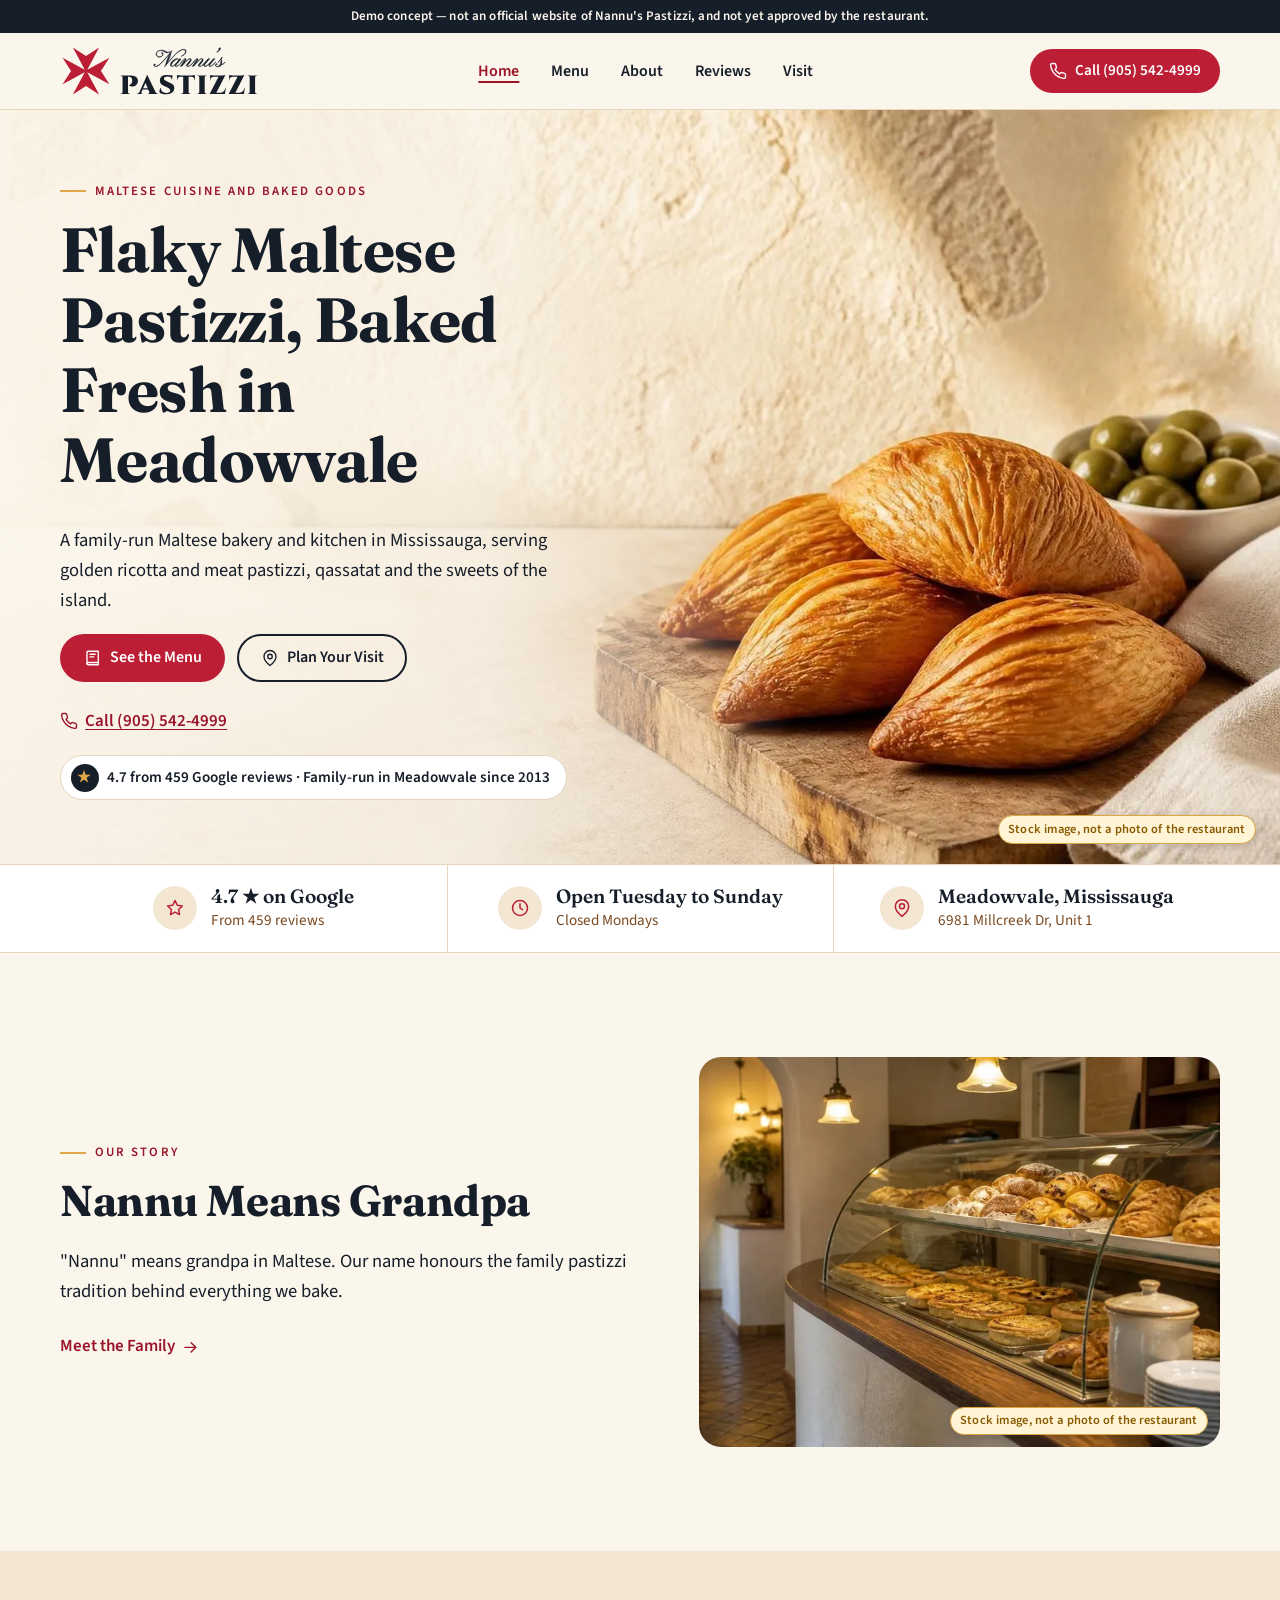
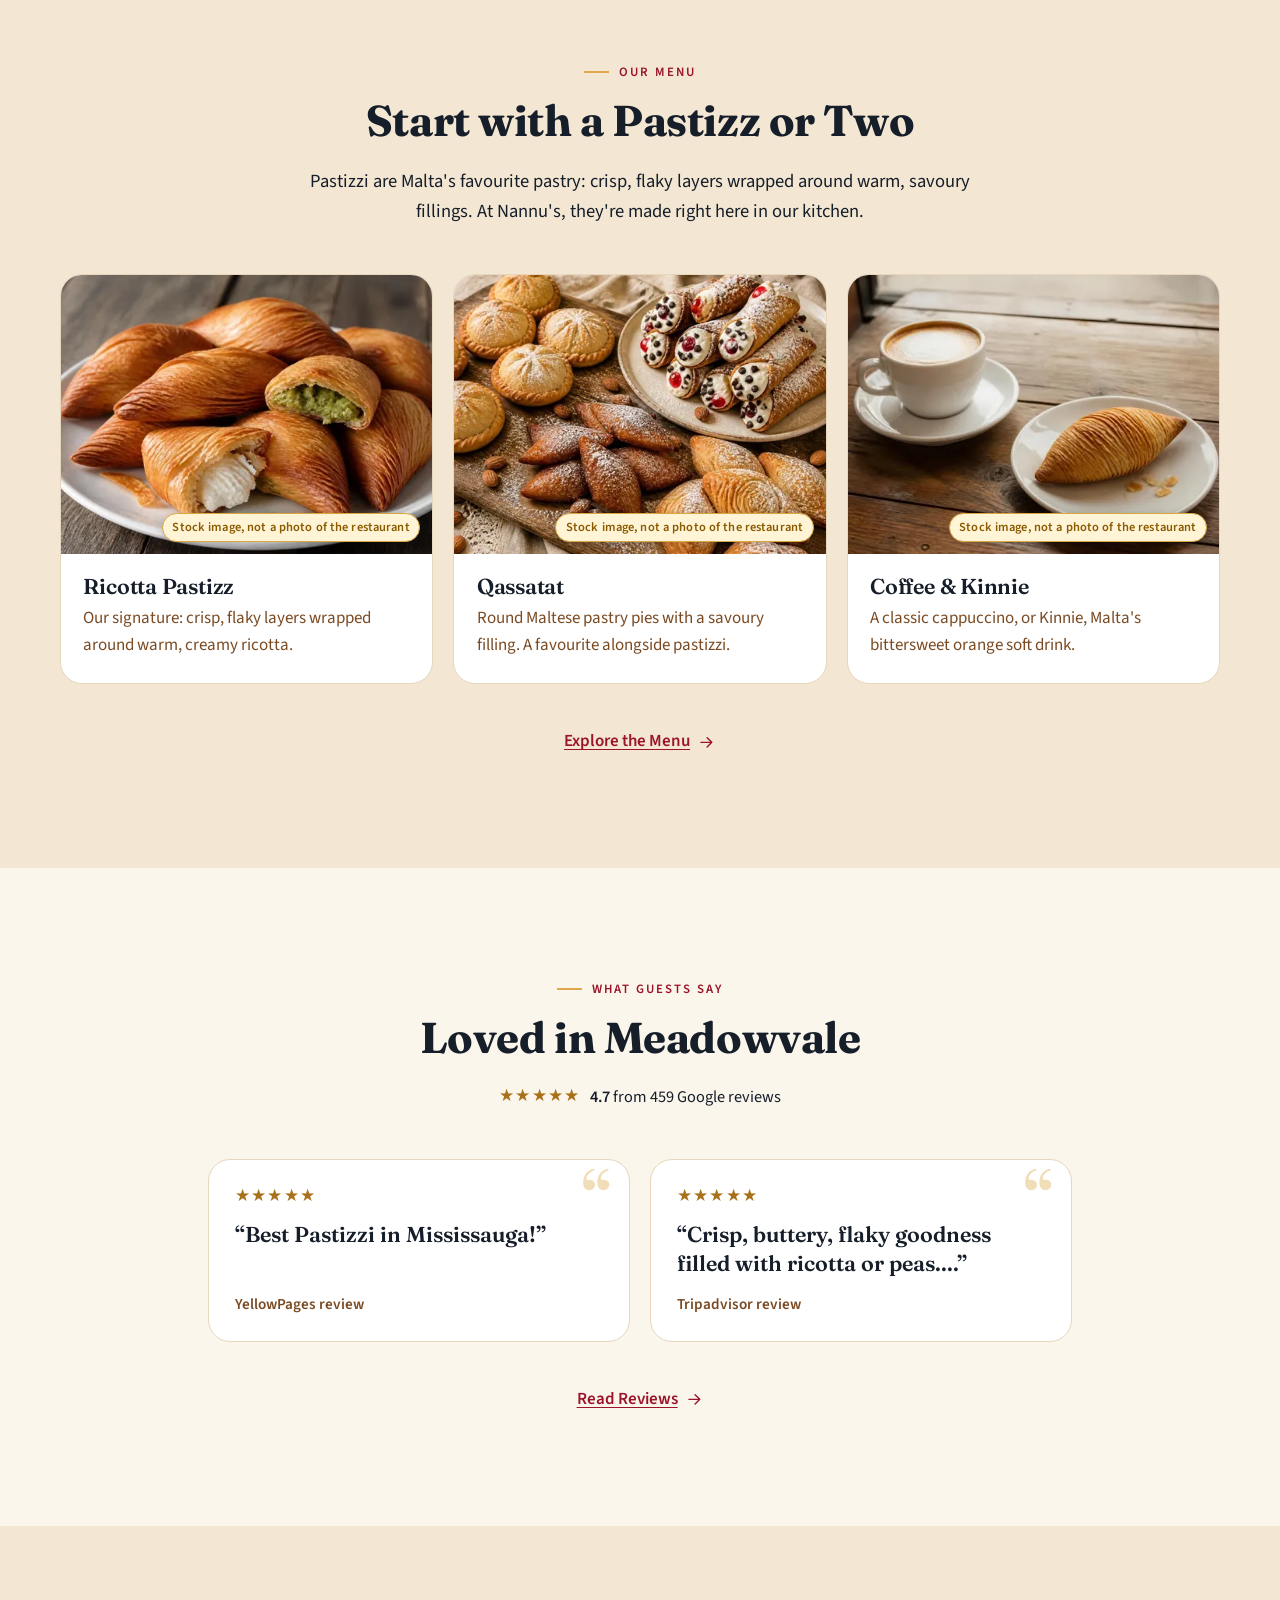
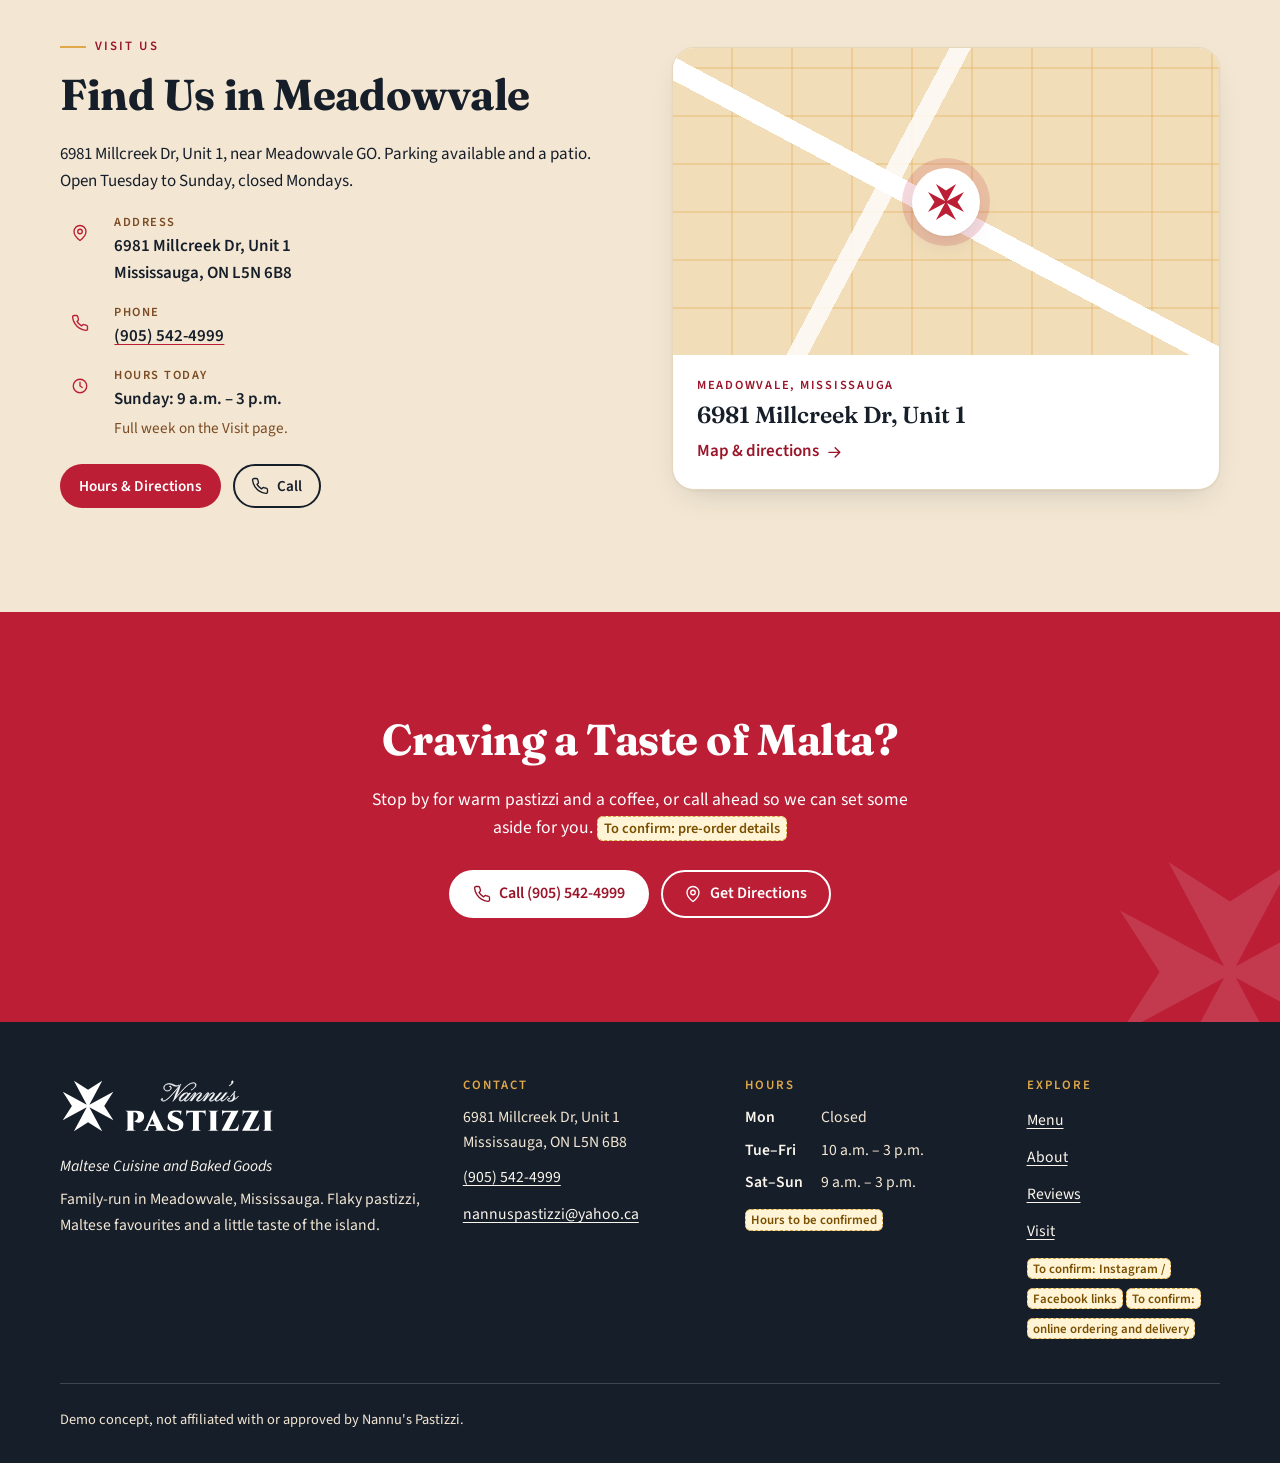
==== index.html @ 94dc023d "Publish Nannu's Pastizzi demo site Co-authored-by: mikelagumbay22 <mikelagumbay22@users.noreply.gith" ====
<!doctype html>
<html lang="en-CA">
<head>
  <meta charset="utf-8">
  <meta name="viewport" content="width=device-width, initial-scale=1, viewport-fit=cover">
  <title>Nannu&#39;s Pastizzi | Maltese Bakery in Meadowvale, Mississauga</title>
  <meta name="description" content="Flaky, golden Maltese pastizzi baked fresh in Meadowvale, Mississauga. Ricotta and meat pastizzi, qassatat, sweets and frozen take-home. 4.7★, 459 reviews.">
  <meta name="robots" content="noindex, nofollow">
  <meta name="theme-color" content="#FBF6EC">
  <meta property="og:type" content="website">
  <meta property="og:site_name" content="Nannu&#39;s Pastizzi">
  <meta property="og:locale" content="en_CA">
  <meta property="og:title" content="Nannu&#39;s Pastizzi | Maltese Bakery in Meadowvale, Mississauga">
  <meta property="og:description" content="Flaky, golden Maltese pastizzi baked fresh in Meadowvale, Mississauga. Ricotta and meat pastizzi, qassatat, sweets and frozen take-home. 4.7★, 459 reviews.">
  <meta property="og:url" content="https://mikelagumbay22.github.io/nannus-pastizzi-demo/">
  <meta property="og:image" content="https://mikelagumbay22.github.io/nannus-pastizzi-demo/img/og-image.jpg">
  <meta property="og:image:type" content="image/jpeg">
  <meta property="og:image:width" content="1200">
  <meta property="og:image:height" content="630">
  <meta property="og:image:alt" content="Golden, flaky diamond-shaped pastizzi on a rustic wooden board (stock image, not a photo of the restaurant)">
  <meta name="twitter:card" content="summary_large_image">
  <meta name="twitter:title" content="Nannu&#39;s Pastizzi | Maltese Bakery in Meadowvale, Mississauga">
  <meta name="twitter:description" content="Flaky, golden Maltese pastizzi baked fresh in Meadowvale, Mississauga. Ricotta and meat pastizzi, qassatat, sweets and frozen take-home. 4.7★, 459 reviews.">
  <meta name="twitter:image" content="https://mikelagumbay22.github.io/nannus-pastizzi-demo/img/og-image.jpg">
  <meta name="twitter:image:alt" content="Golden, flaky diamond-shaped pastizzi on a rustic wooden board (stock image, not a photo of the restaurant)">
  <link rel="preload" href="fonts/fraunces-normal-latin.woff2" as="font" type="font/woff2" crossorigin>
  <link rel="preload" href="fonts/sourcesans3-normal-latin.woff2" as="font" type="font/woff2" crossorigin>
  <link rel="stylesheet" href="css/site.css?v=84e28d37">
  <link rel="icon" href="img/favicon.ico" sizes="any">
  <link rel="icon" type="image/png" sizes="512x512" href="img/favicon-512.png">
  <link rel="apple-touch-icon" href="img/apple-touch-icon.png">
  <script type="application/ld+json">{"@context": "https://schema.org", "@type": ["Restaurant", "Bakery"], "name": "Nannu's Pastizzi", "alternateName": "Nannu's Pastizzi Maltese Cuisine & Baked Goods", "servesCuisine": "Maltese", "priceRange": "$", "telephone": "+19055424999", "email": "nannuspastizzi@yahoo.ca", "address": {"@type": "PostalAddress", "streetAddress": "6981 Millcreek Dr, Unit 1", "addressLocality": "Mississauga", "addressRegion": "ON", "postalCode": "L5N 6B8", "addressCountry": "CA"}, "openingHoursSpecification": [{"@type": "OpeningHoursSpecification", "dayOfWeek": ["Tuesday", "Wednesday", "Thursday", "Friday"], "opens": "10:00", "closes": "15:00"}, {"@type": "OpeningHoursSpecification", "dayOfWeek": ["Saturday", "Sunday"], "opens": "09:00", "closes": "15:00"}], "hasMap": "https://www.google.com/maps/place/?q=place_id:ChIJreo7OGBqK4gRqdLR0AU75BI", "geo": {"@type": "GeoCoordinates", "latitude": 43.5975083, "longitude": -79.7601889}, "image": "https://mikelagumbay22.github.io/nannus-pastizzi-demo/img/og-image.jpg"}</script>
</head>
<body class="page-home">
<aside class="demo-banner" aria-label="Demo notice">
  <p class="container">Demo concept — not an official website of Nannu&#39;s Pastizzi, and not yet approved by the restaurant.</p>
</aside>
<a class="skip-link" href="#main">Skip to content</a>
<header class="site-header">
  <div class="container header-inner">
    <a class="brand" href="index.html" aria-current="page">
      <img src="img/logo-compact.svg" alt="Nannu&#39;s Pastizzi" width="790" height="204">
    </a>

    <nav class="site-nav desktop-nav" aria-label="Main">
      <ul>
        <li><a href="index.html" aria-current="page">Home</a></li>
        <li><a href="menu.html">Menu</a></li>
        <li><a href="about.html">About</a></li>
        <li><a href="reviews.html">Reviews</a></li>
        <li><a href="visit.html">Visit</a></li>
      </ul>
    </nav>

    <div class="header-actions">
      <a class="btn btn--primary btn--sm header-cta" href="tel:+19055424999" aria-label="Call (905) 542-4999"><svg viewBox="0 0 24 24" fill="none" stroke="currentColor" stroke-width="1.8" stroke-linecap="round" stroke-linejoin="round" aria-hidden="true" focusable="false"><path d="M22 16.9v3a2 2 0 0 1-2.2 2 19.8 19.8 0 0 1-8.6-3.1 19.5 19.5 0 0 1-6-6A19.8 19.8 0 0 1 2.1 4.2 2 2 0 0 1 4.1 2h3a2 2 0 0 1 2 1.7c.1 1 .4 1.9.7 2.8a2 2 0 0 1-.5 2.1L8 9.9a16 16 0 0 0 6 6l1.3-1.3a2 2 0 0 1 2.1-.4c.9.3 1.8.6 2.8.7a2 2 0 0 1 1.7 2z"/></svg><span class="header-cta__short">Call</span><span class="header-cta__long">Call (905) 542-4999</span></a>
      <button type="button" class="menu-toggle" id="menu-toggle" aria-controls="mobile-nav" aria-expanded="false" data-label-closed="Pages" data-label-open="Close">
        <span class="menu-toggle__icon" aria-hidden="true"><svg viewBox="0 0 24 24" fill="none" stroke="currentColor" stroke-width="1.8" stroke-linecap="round" stroke-linejoin="round" aria-hidden="true" focusable="false"><path d="M4 7h16M4 12h16M4 17h16"/></svg></span>
        <span class="menu-toggle__label">Pages</span>
      </button>
    </div>
  </div>

  <div class="mobile-nav" id="mobile-nav" hidden>
    <nav aria-label="Mobile">
      <ul>
        <li><a href="index.html" aria-current="page">Home</a></li>
        <li><a href="menu.html">Menu</a></li>
        <li><a href="about.html">About</a></li>
        <li><a href="reviews.html">Reviews</a></li>
        <li><a href="visit.html">Visit</a></li>
        <li><a class="mobile-nav__cta" href="tel:+19055424999"><svg viewBox="0 0 24 24" fill="none" stroke="currentColor" stroke-width="1.8" stroke-linecap="round" stroke-linejoin="round" aria-hidden="true" focusable="false"><path d="M22 16.9v3a2 2 0 0 1-2.2 2 19.8 19.8 0 0 1-8.6-3.1 19.5 19.5 0 0 1-6-6A19.8 19.8 0 0 1 2.1 4.2 2 2 0 0 1 4.1 2h3a2 2 0 0 1 2 1.7c.1 1 .4 1.9.7 2.8a2 2 0 0 1-.5 2.1L8 9.9a16 16 0 0 0 6 6l1.3-1.3a2 2 0 0 1 2.1-.4c.9.3 1.8.6 2.8.7a2 2 0 0 1 1.7 2z"/></svg>Call (905) 542-4999</a></li>
      </ul>
    </nav>
  </div>
</header>
<main id="main">

<section class="hero" aria-labelledby="hero-title">
  <div class="hero__media">
    <div class="media media--hero" style="--focus: 72% 60%; --focus-md: 45% 60%;"><span class="ph-badge stock-badge">Stock image, not a photo of the restaurant</span>
  <img src="img/hero-800.webp" srcset="img/hero-480.webp 480w, img/hero-800.webp 800w, img/hero-1200.webp 1200w, img/hero-1600.webp 1600w" sizes="(min-width: 900px) 100vw, 92vw" width="1920" height="1080" alt="Golden, flaky diamond-shaped pastizzi on a rustic wooden board with a bowl of green olives" fetchpriority="high" decoding="async">
</div>
  </div>
  <div class="container hero__inner">
    <div class="hero__copy">
      <p class="eyebrow">Maltese Cuisine and Baked Goods</p>
      <h1 id="hero-title">Flaky Maltese Pastizzi, Baked Fresh in Meadowvale</h1>
      <p class="lead">A family-run Maltese bakery and kitchen in Mississauga, serving golden ricotta and meat pastizzi, qassatat and the sweets of the island.</p>
      <div class="btn-row">
        <a class="btn btn--primary" href="menu.html"><svg viewBox="0 0 24 24" fill="none" stroke="currentColor" stroke-width="1.8" stroke-linecap="round" stroke-linejoin="round" aria-hidden="true" focusable="false"><path d="M4 4.5A1.5 1.5 0 0 1 5.5 3H19v15H5.5A1.5 1.5 0 0 0 4 19.5z"/><path d="M4 19.5A1.5 1.5 0 0 0 5.5 21H19v-3M8 7h7M8 10.5h5"/></svg>See the Menu</a>
        <a class="btn btn--ghost" href="visit.html"><svg viewBox="0 0 24 24" fill="none" stroke="currentColor" stroke-width="1.8" stroke-linecap="round" stroke-linejoin="round" aria-hidden="true" focusable="false"><path d="M20 10c0 6-8 12-8 12S4 16 4 10a8 8 0 0 1 16 0z"/><circle cx="12" cy="10" r="3"/></svg>Plan Your Visit</a>
      </div>
      <p class="hero__call"><a href="tel:+19055424999"><svg viewBox="0 0 24 24" fill="none" stroke="currentColor" stroke-width="1.8" stroke-linecap="round" stroke-linejoin="round" aria-hidden="true" focusable="false"><path d="M22 16.9v3a2 2 0 0 1-2.2 2 19.8 19.8 0 0 1-8.6-3.1 19.5 19.5 0 0 1-6-6A19.8 19.8 0 0 1 2.1 4.2 2 2 0 0 1 4.1 2h3a2 2 0 0 1 2 1.7c.1 1 .4 1.9.7 2.8a2 2 0 0 1-.5 2.1L8 9.9a16 16 0 0 0 6 6l1.3-1.3a2 2 0 0 1 2.1-.4c.9.3 1.8.6 2.8.7a2 2 0 0 1 1.7 2z"/></svg>Call (905) 542-4999</a></p>
      <p class="rating-chip"><span class="stars" aria-hidden="true">★</span><span>4.7 from 459 Google reviews · Family-run in Meadowvale since 2013</span></p>
    </div>
  </div>
</section>

<section class="trust" aria-label="At a glance">
  <ul class="container">
    <li><span class="trust__icon"><svg viewBox="0 0 24 24" fill="none" stroke="currentColor" stroke-width="1.8" stroke-linecap="round" stroke-linejoin="round" aria-hidden="true" focusable="false"><path d="m12 3 2.7 5.6 6.1.9-4.4 4.3 1 6.1L12 17l-5.4 2.9 1-6.1-4.4-4.3 6.1-.9z"/></svg></span><span><strong>4.7 ★ on Google</strong><span>From 459 reviews</span></span></li>
    <li><span class="trust__icon"><svg viewBox="0 0 24 24" fill="none" stroke="currentColor" stroke-width="1.8" stroke-linecap="round" stroke-linejoin="round" aria-hidden="true" focusable="false"><circle cx="12" cy="12" r="9"/><path d="M12 7v5l3 2"/></svg></span><span><strong>Open Tuesday to Sunday</strong><span>Closed Mondays</span></span></li>
    <li><span class="trust__icon"><svg viewBox="0 0 24 24" fill="none" stroke="currentColor" stroke-width="1.8" stroke-linecap="round" stroke-linejoin="round" aria-hidden="true" focusable="false"><path d="M20 10c0 6-8 12-8 12S4 16 4 10a8 8 0 0 1 16 0z"/><circle cx="12" cy="10" r="3"/></svg></span><span><strong>Meadowvale, Mississauga</strong><span>6981 Millcreek Dr, Unit 1</span></span></li>
  </ul>
</section>

<section class="section" aria-labelledby="story-title">
  <div class="container teaser-grid">
    <div>
      <p class="eyebrow">Our Story</p>
      <h2 id="story-title">Nannu Means Grandpa</h2>
      <p class="lead">&#34;Nannu&#34; means grandpa in Maltese. Our name honours the family pastizzi tradition behind everything we bake.</p>
      <a class="text-link" href="about.html">Meet the Family<svg viewBox="0 0 24 24" fill="none" stroke="currentColor" stroke-width="1.8" stroke-linecap="round" stroke-linejoin="round" aria-hidden="true" focusable="false"><path d="M5 12h14M13 6l6 6-6 6"/></svg></a>
    </div>
    <div class="teaser-media">
      <div class="media "><span class="ph-badge stock-badge">Stock image, not a photo of the restaurant</span>
  <img src="img/counter-800.webp" srcset="img/counter-480.webp 480w, img/counter-800.webp 800w, img/counter-1200.webp 1200w, img/counter-1456.webp 1456w" sizes="(min-width: 900px) 520px, 92vw" width="1456" height="1088" alt="A warm bakery counter with a glass display case of golden pastries and savoury pies" loading="lazy" decoding="async">
</div>
    </div>
  </div>
</section>

<section class="section section--alt" aria-labelledby="dishes-title">
  <div class="container">
    <div class="section-head section-head--center">
      <p class="eyebrow">Our Menu</p>
      <h2 id="dishes-title">Start with a Pastizz or Two</h2>
      <p class="lead">Pastizzi are Malta&#39;s favourite pastry: crisp, flaky layers wrapped around warm, savoury fillings. At Nannu&#39;s, they&#39;re made right here in our kitchen.</p>
    </div>
    <ul class="dish-grid">
      <li class="dish-card">
        <div class="media dish-card__media"><span class="ph-badge stock-badge">Stock image, not a photo of the restaurant</span>
  <img src="img/pastizzi-800.webp" srcset="img/pastizzi-480.webp 480w, img/pastizzi-800.webp 800w, img/pastizzi-1200.webp 1200w, img/pastizzi-1456.webp 1456w" sizes="(min-width: 900px) 360px, (min-width: 640px) 46vw, 92vw" width="1456" height="1088" alt="A plate of flaky Maltese pastizzi, one broken open to show ricotta and another with mushy pea filling" loading="lazy" decoding="async">
</div>
        <div class="dish-card__body">
          <h3>Ricotta Pastizz</h3>
          <p>Our signature: crisp, flaky layers wrapped around warm, creamy ricotta.</p>
        </div>
      </li>
      <li class="dish-card">
        <div class="media dish-card__media"><span class="ph-badge stock-badge">Stock image, not a photo of the restaurant</span>
  <img src="img/pastries-800.webp" srcset="img/pastries-480.webp 480w, img/pastries-800.webp 800w, img/pastries-1200.webp 1200w" sizes="(min-width: 900px) 360px, (min-width: 640px) 46vw, 92vw" width="1280" height="956" alt="Assorted Maltese pastries: qassatat, ricotta cannoli, date imqaret and pastizzi dusted with icing sugar" loading="lazy" decoding="async">
</div>
        <div class="dish-card__body">
          <h3>Qassatat</h3>
          <p>Round Maltese pastry pies with a savoury filling. A favourite alongside pastizzi.</p>
        </div>
      </li>
      <li class="dish-card">
        <div class="media dish-card__media"><span class="ph-badge stock-badge">Stock image, not a photo of the restaurant</span>
  <img src="img/coffee-800.webp" srcset="img/coffee-480.webp 480w, img/coffee-800.webp 800w, img/coffee-1200.webp 1200w, img/coffee-1456.webp 1456w" sizes="(min-width: 900px) 360px, (min-width: 640px) 46vw, 92vw" width="1456" height="1088" alt="A cappuccino beside a single flaky pastizz on a rustic wooden café table" loading="lazy" decoding="async">
</div>
        <div class="dish-card__body">
          <h3>Coffee &amp; Kinnie</h3>
          <p>A classic cappuccino, or Kinnie, Malta&#39;s bittersweet orange soft drink.</p>
        </div>
      </li>
    </ul>
    <p class="center-link"><a href="menu.html">Explore the Menu<svg viewBox="0 0 24 24" fill="none" stroke="currentColor" stroke-width="1.8" stroke-linecap="round" stroke-linejoin="round" aria-hidden="true" focusable="false"><path d="M5 12h14M13 6l6 6-6 6"/></svg></a></p>
  </div>
</section>

<section class="section" aria-labelledby="home-reviews-title">
  <div class="container">
    <div class="section-head section-head--center">
      <p class="eyebrow">What Guests Say</p>
      <h2 id="home-reviews-title">Loved in Meadowvale</h2>
      <p class="rating-line"><span class="stars" role="img" aria-label="4.7 out of 5 stars">★★★★★</span><span><strong>4.7</strong> from 459 Google reviews</span></p>
    </div>
    <ul class="quotes quotes--two">
      <li><figure class="quote "><span class="stars" role="img" aria-label="5 out of 5 stars">★★★★★</span>
  <blockquote><p>“Best Pastizzi in Mississauga!”</p></blockquote>
  <figcaption>YellowPages review</figcaption>
</figure></li>
      <li><figure class="quote "><span class="stars" role="img" aria-label="5 out of 5 stars">★★★★★</span>
  <blockquote><p>“Crisp, buttery, flaky goodness filled with ricotta or peas....”</p></blockquote>
  <figcaption>Tripadvisor review</figcaption>
</figure></li>
    </ul>
    <p class="center-link"><a href="reviews.html">Read Reviews<svg viewBox="0 0 24 24" fill="none" stroke="currentColor" stroke-width="1.8" stroke-linecap="round" stroke-linejoin="round" aria-hidden="true" focusable="false"><path d="M5 12h14M13 6l6 6-6 6"/></svg></a></p>
  </div>
</section>

<section class="section section--alt" aria-labelledby="home-visit-title">
  <div class="container visit-split">
    <div class="visit-slim">
      <p class="eyebrow">Visit Us</p>
      <h2 id="home-visit-title">Find Us in Meadowvale</h2>
      <p>6981 Millcreek Dr, Unit 1, near Meadowvale GO. Parking available and a patio. Open Tuesday to Sunday, closed Mondays.</p>
      <ul class="contact-list">
        <li><span class="ico"><svg viewBox="0 0 24 24" fill="none" stroke="currentColor" stroke-width="1.8" stroke-linecap="round" stroke-linejoin="round" aria-hidden="true" focusable="false"><path d="M20 10c0 6-8 12-8 12S4 16 4 10a8 8 0 0 1 16 0z"/><circle cx="12" cy="10" r="3"/></svg></span><div><span class="label">Address</span>
          <span class="value">6981 Millcreek Dr, Unit 1<br>Mississauga, ON L5N 6B8</span></div></li>
        <li><span class="ico"><svg viewBox="0 0 24 24" fill="none" stroke="currentColor" stroke-width="1.8" stroke-linecap="round" stroke-linejoin="round" aria-hidden="true" focusable="false"><path d="M22 16.9v3a2 2 0 0 1-2.2 2 19.8 19.8 0 0 1-8.6-3.1 19.5 19.5 0 0 1-6-6A19.8 19.8 0 0 1 2.1 4.2 2 2 0 0 1 4.1 2h3a2 2 0 0 1 2 1.7c.1 1 .4 1.9.7 2.8a2 2 0 0 1-.5 2.1L8 9.9a16 16 0 0 0 6 6l1.3-1.3a2 2 0 0 1 2.1-.4c.9.3 1.8.6 2.8.7a2 2 0 0 1 1.7 2z"/></svg></span><div><span class="label">Phone</span><a href="tel:+19055424999">(905) 542-4999</a></div></li>
        <li><span class="ico"><svg viewBox="0 0 24 24" fill="none" stroke="currentColor" stroke-width="1.8" stroke-linecap="round" stroke-linejoin="round" aria-hidden="true" focusable="false"><circle cx="12" cy="12" r="9"/><path d="M12 7v5l3 2"/></svg></span><div><span class="label">Hours today</span>
          <span class="value" id="hours-today" data-hours='[{"day": "Monday", "display": "", "closed": true}, {"day": "Tuesday", "display": "10 a.m. – 3 p.m.", "closed": false}, {"day": "Wednesday", "display": "10 a.m. – 3 p.m.", "closed": false}, {"day": "Thursday", "display": "10 a.m. – 3 p.m.", "closed": false}, {"day": "Friday", "display": "10 a.m. – 3 p.m.", "closed": false}, {"day": "Saturday", "display": "9 a.m. – 3 p.m.", "closed": false}, {"day": "Sunday", "display": "9 a.m. – 3 p.m.", "closed": false}]' data-note="Full week on the Visit page.">Closed Monday. Tuesday to Friday 10 a.m. to 3 p.m. Saturday and Sunday 9 a.m. to 3 p.m.</span>
          <span class="sub" id="hours-today-note">Full week on the Visit page.</span>
        </div></li>
      </ul>
      <div class="btn-row">
        <a class="btn btn--primary btn--sm" href="visit.html">Hours &amp; Directions</a>
        <a class="btn btn--ghost btn--sm" href="tel:+19055424999" aria-label="Call (905) 542-4999"><svg viewBox="0 0 24 24" fill="none" stroke="currentColor" stroke-width="1.8" stroke-linecap="round" stroke-linejoin="round" aria-hidden="true" focusable="false"><path d="M22 16.9v3a2 2 0 0 1-2.2 2 19.8 19.8 0 0 1-8.6-3.1 19.5 19.5 0 0 1-6-6A19.8 19.8 0 0 1 2.1 4.2 2 2 0 0 1 4.1 2h3a2 2 0 0 1 2 1.7c.1 1 .4 1.9.7 2.8a2 2 0 0 1-.5 2.1L8 9.9a16 16 0 0 0 6 6l1.3-1.3a2 2 0 0 1 2.1-.4c.9.3 1.8.6 2.8.7a2 2 0 0 1 1.7 2z"/></svg>Call</a>
      </div>
    </div>
    <a class="map-card" href="visit.html#map">
      <span class="map-card__art" aria-hidden="true"><span class="map-card__pin"><svg class="cross " viewBox="0 0 184 184" aria-hidden="true" focusable="false"><path fill="currentColor" d="M40.48 0 L92 33.12 L143.52 0 L96.88 87.12 L184 40.48 L150.88 92 L184 143.52 L96.88 96.88 L143.52 184 L92 150.88 L40.48 184 L87.12 96.88 L0 143.52 L33.12 92 L0 40.48 L87.12 87.12 Z"/></svg></span></span>
      <span class="map-card__body">
        <span class="map-card__kicker">Meadowvale, Mississauga</span>
        <span class="map-card__title">6981 Millcreek Dr, Unit 1</span>
        <span class="map-card__link">Map &amp; directions<svg viewBox="0 0 24 24" fill="none" stroke="currentColor" stroke-width="1.8" stroke-linecap="round" stroke-linejoin="round" aria-hidden="true" focusable="false"><path d="M5 12h14M13 6l6 6-6 6"/></svg></span>
      </span>
    </a>
  </div>
</section>

<section class="section cta-band" aria-labelledby="home-cta-title">
  <div class="container">
    <h2 id="home-cta-title">Craving a Taste of Malta?</h2>
    <p>Stop by for warm pastizzi and a coffee, or call ahead so we can set some aside for you. <mark class="ph-inline">To confirm: pre-order details</mark></p>
    <div class="btn-row">
      <a class="btn btn--light" href="tel:+19055424999"><svg viewBox="0 0 24 24" fill="none" stroke="currentColor" stroke-width="1.8" stroke-linecap="round" stroke-linejoin="round" aria-hidden="true" focusable="false"><path d="M22 16.9v3a2 2 0 0 1-2.2 2 19.8 19.8 0 0 1-8.6-3.1 19.5 19.5 0 0 1-6-6A19.8 19.8 0 0 1 2.1 4.2 2 2 0 0 1 4.1 2h3a2 2 0 0 1 2 1.7c.1 1 .4 1.9.7 2.8a2 2 0 0 1-.5 2.1L8 9.9a16 16 0 0 0 6 6l1.3-1.3a2 2 0 0 1 2.1-.4c.9.3 1.8.6 2.8.7a2 2 0 0 1 1.7 2z"/></svg>Call (905) 542-4999</a>
      <a class="btn btn--outline-light" href="visit.html"><svg viewBox="0 0 24 24" fill="none" stroke="currentColor" stroke-width="1.8" stroke-linecap="round" stroke-linejoin="round" aria-hidden="true" focusable="false"><path d="M20 10c0 6-8 12-8 12S4 16 4 10a8 8 0 0 1 16 0z"/><circle cx="12" cy="10" r="3"/></svg>Get Directions</a>
    </div>
  </div>
</section>

</main>
<footer class="site-footer">
  <div class="container">
    <div class="footer-grid">
      <div class="footer-brand">
        <a class="brand" href="index.html"><img src="img/logo-compact-reversed.svg" alt="Nannu&#39;s Pastizzi" width="790" height="204" loading="eager" decoding="async">
        </a><p class="footer-tagline">Maltese Cuisine and Baked Goods</p>
        <p>Family-run in Meadowvale, Mississauga. Flaky pastizzi, Maltese favourites and a little taste of the island.</p>
      </div>
      <div>
        <h2>Contact</h2>
        <ul>
          <li>6981 Millcreek Dr, Unit 1<br>Mississauga, ON L5N 6B8</li>
          <li><a href="tel:+19055424999">(905) 542-4999</a></li><li><a href="mailto:nannuspastizzi@yahoo.ca">nannuspastizzi@yahoo.ca</a></li>
        </ul>
      </div>
      <div>
        <h2>Hours</h2>
        <ul>
          <li><span class="footer-day">Mon</span> Closed</li>
          <li><span class="footer-day">Tue–Fri</span> 10 a.m. – 3 p.m.</li>
          <li><span class="footer-day">Sat–Sun</span> 9 a.m. – 3 p.m.</li>
        </ul><p class="footer-note"><mark class="ph-inline">Hours to be confirmed</mark></p>
      </div>
      <div>
        <h2>Explore</h2>
        <ul>
          <li><a href="menu.html">Menu</a></li>
          <li><a href="about.html">About</a></li>
          <li><a href="reviews.html">Reviews</a></li>
          <li><a href="visit.html">Visit</a></li><li class="footer-ph"><mark class="ph-inline">To confirm: Instagram / Facebook links</mark> <mark class="ph-inline">To confirm: online ordering and delivery</mark></li>
        </ul>
      </div>
    </div>
    <div class="footer-bottom">
      <span>Demo concept, not affiliated with or approved by Nannu&#39;s Pastizzi.</span>
    </div>
  </div>
</footer>

<nav class="mobile-callbar" aria-label="Quick actions">
  <a class="btn btn--primary" href="tel:+19055424999" aria-label="Call (905) 542-4999"><svg viewBox="0 0 24 24" fill="none" stroke="currentColor" stroke-width="1.8" stroke-linecap="round" stroke-linejoin="round" aria-hidden="true" focusable="false"><path d="M22 16.9v3a2 2 0 0 1-2.2 2 19.8 19.8 0 0 1-8.6-3.1 19.5 19.5 0 0 1-6-6A19.8 19.8 0 0 1 2.1 4.2 2 2 0 0 1 4.1 2h3a2 2 0 0 1 2 1.7c.1 1 .4 1.9.7 2.8a2 2 0 0 1-.5 2.1L8 9.9a16 16 0 0 0 6 6l1.3-1.3a2 2 0 0 1 2.1-.4c.9.3 1.8.6 2.8.7a2 2 0 0 1 1.7 2z"/></svg>Call</a>
  <a class="btn btn--ghost" href="https://www.google.com/maps/search/?api=1&amp;query=Nannu%27s+Pastizzi%2C+6981+Millcreek+Dr%2C+Unit+1%2C+Mississauga%2C+ON+L5N+6B8&amp;query_place_id=ChIJreo7OGBqK4gRqdLR0AU75BI" target="_blank" rel="noopener"><svg viewBox="0 0 24 24" fill="none" stroke="currentColor" stroke-width="1.8" stroke-linecap="round" stroke-linejoin="round" aria-hidden="true" focusable="false"><path d="M20 10c0 6-8 12-8 12S4 16 4 10a8 8 0 0 1 16 0z"/><circle cx="12" cy="10" r="3"/></svg>Directions<span class="visually-hidden"> (opens Google Maps in a new tab)</span></a>
  <a class="btn btn--ghost" href="menu.html"><svg viewBox="0 0 24 24" fill="none" stroke="currentColor" stroke-width="1.8" stroke-linecap="round" stroke-linejoin="round" aria-hidden="true" focusable="false"><path d="M4 4.5A1.5 1.5 0 0 1 5.5 3H19v15H5.5A1.5 1.5 0 0 0 4 19.5z"/><path d="M4 19.5A1.5 1.5 0 0 0 5.5 21H19v-3M8 7h7M8 10.5h5"/></svg>Menu</a>
</nav>
<script src="js/site.js?v=84e28d37" defer></script>
</body>
</html>
---- css/site.css ----
@font-face { font-family: "Fraunces"; font-style: normal; font-weight: 600 700; font-display: swap;
  src: url("../fonts/fraunces-normal-latin.woff2") format("woff2");
  unicode-range: U+0000-00FF, U+0131, U+0152-0153, U+02BB-02BC, U+02C6, U+02DA, U+02DC, U+0304, U+0308, U+0329, U+2000-206F, U+20AC, U+2122, U+2191, U+2193, U+2212, U+2215, U+FEFF, U+FFFD; }
@font-face { font-family: "Fraunces"; font-style: normal; font-weight: 600 700; font-display: swap;
  src: url("../fonts/fraunces-normal-latin-ext.woff2") format("woff2");
  unicode-range: U+0100-02BA, U+02BD-02C5, U+02C7-02CC, U+02CE-02D7, U+02DD-02FF, U+0304, U+0308, U+0329, U+1D00-1DBF, U+1E00-1E9F, U+1EF2-1EFF, U+2020, U+20A0-20AB, U+20AD-20C0, U+2113, U+2C60-2C7F, U+A720-A7FF; }
@font-face { font-family: "Source Sans 3"; font-style: normal; font-weight: 400 600; font-display: swap;
  src: url("../fonts/sourcesans3-normal-latin.woff2") format("woff2");
  unicode-range: U+0000-00FF, U+0131, U+0152-0153, U+02BB-02BC, U+02C6, U+02DA, U+02DC, U+0304, U+0308, U+0329, U+2000-206F, U+20AC, U+2122, U+2191, U+2193, U+2212, U+2215, U+FEFF, U+FFFD; }
@font-face { font-family: "Source Sans 3"; font-style: normal; font-weight: 400 600; font-display: swap;
  src: url("../fonts/sourcesans3-normal-latin-ext.woff2") format("woff2");
  unicode-range: U+0100-02BA, U+02BD-02C5, U+02C7-02CC, U+02CE-02D7, U+02DD-02FF, U+0304, U+0308, U+0329, U+1D00-1DBF, U+1E00-1E9F, U+1EF2-1EFF, U+2020, U+20A0-20AB, U+20AD-20C0, U+2113, U+2C60-2C7F, U+A720-A7FF; }
@font-face { font-family: "Source Sans 3"; font-style: italic; font-weight: 400; font-display: swap;
  src: url("../fonts/sourcesans3-italic-latin.woff2") format("woff2");
  unicode-range: U+0000-00FF, U+0131, U+0152-0153, U+02BB-02BC, U+02C6, U+02DA, U+02DC, U+0304, U+0308, U+0329, U+2000-206F, U+20AC, U+2122, U+2191, U+2193, U+2212, U+2215, U+FEFF, U+FFFD; }
@font-face { font-family: "Source Sans 3"; font-style: italic; font-weight: 400; font-display: swap;
  src: url("../fonts/sourcesans3-italic-latin-ext.woff2") format("woff2");
  unicode-range: U+0100-02BA, U+02BD-02C5, U+02C7-02CC, U+02CE-02D7, U+02DD-02FF, U+0304, U+0308, U+0329, U+1D00-1DBF, U+1E00-1E9F, U+1EF2-1EFF, U+2020, U+20A0-20AB, U+20AD-20C0, U+2113, U+2C60-2C7F, U+A720-A7FF; }

:root {

  --color-red:        #BB1E35;
  --color-red-deep:   #9A1529;
  --color-ink:        #161E2A;
  --color-white:      #FFFFFF;
  --color-cream:      #FBF6EC;
  --color-flour:      #F3E7D3;
  --color-gold:       #E0A84A;
  --color-crust:      #7A4A22;
  --color-gold-ui:    #A87019;

  --color-bg:           var(--color-cream);
  --color-text:         var(--color-ink);
  --color-text-muted:   var(--color-crust);
  --color-surface:      var(--color-white);
  --color-surface-alt:  var(--color-flour);
  --color-line:         #E6D6BC;
  --color-primary:      var(--color-red);
  --color-primary-dark: var(--color-red-deep);
  --color-on-primary:   #FFFFFF;
  --color-link:         var(--color-red-deep);
  --color-accent:       var(--color-gold);
  --color-accent-text:  var(--color-red-deep);
  --color-accent-soft:  #F1DDB8;
  --color-star:         var(--color-gold-ui);
  --color-focus:        var(--color-red-deep);
  --color-focus-on-dark: var(--color-gold);
  --color-focus-on-red: #FFFFFF;
  --color-dark:         var(--color-ink);
  --color-dark-ink:     var(--color-cream);
  --color-band:         var(--color-red);
  --color-band-ink:     #FFFFFF;
  --color-footer-bg:    var(--color-ink);
  --color-footer-ink:   var(--color-cream);
  --color-footer-muted: var(--color-flour);
  --color-footer-head:  var(--color-gold);

  --font-display: "Fraunces", Georgia, "Times New Roman", serif;
  --font-body:    "Source Sans 3", "Segoe UI", Roboto, Arial, sans-serif;
  --fw-display: 700;
  --fw-display-sub: 600;
  --fw-body: 400;
  --fw-body-strong: 600;

  --radius-sm: 8px;
  --radius-md: 14px;
  --radius-lg: 22px;
  --shadow-soft: 0 1px 2px rgba(22, 30, 42, .05), 0 12px 32px -14px rgba(22, 30, 42, .22);
  --container: 1160px;
  --logo-height: 52px;
}

*, *::before, *::after { box-sizing: border-box; }
html { -webkit-text-size-adjust: 100%; scroll-behavior: smooth; scroll-padding-top: 96px; }
@media (prefers-reduced-motion: reduce) { html { scroll-behavior: auto; } * { transition: none !important; } }
body {
  margin: 0; font-family: var(--font-body); font-weight: var(--fw-body, 400);
  font-size: 1.0625rem; line-height: 1.6; color: var(--color-text); background: var(--color-bg);
  text-rendering: optimizeLegibility; -webkit-font-smoothing: antialiased;
}
img { max-width: 100%; height: auto; display: block; }
a { color: var(--color-link); text-underline-offset: .2em; }
a:hover { color: var(--color-primary-dark); }
:focus-visible { outline: 3px solid var(--color-focus); outline-offset: 3px; border-radius: 4px; }
.site-footer :focus-visible, .demo-banner :focus-visible { outline-color: var(--color-focus-on-dark); }
.cta-band :focus-visible { outline-color: var(--color-focus-on-red); }

h1, h2, h3 { font-family: var(--font-display); font-weight: var(--fw-display, 700); line-height: 1.12; letter-spacing: -.01em; margin: 0 0 .5em; color: var(--color-text); }
h3, .h3 { font-weight: var(--fw-display-sub, 600); }
h1 { font-size: clamp(2.3rem, 7vw, 3.9rem); }
h2 { font-size: clamp(1.9rem, 5vw, 2.7rem); }
h3 { font-size: 1.35rem; }
.h3 { font-family: var(--font-display); font-size: 1.45rem; line-height: 1.2; margin: 0 0 .75rem; color: var(--color-text); }
p { margin: 0 0 1em; }
.lead { font-size: 1.16rem; color: var(--color-text); }
.muted { color: var(--color-text-muted); }

.container { width: min(100% - 2.5rem, var(--container)); margin-inline: auto; }
.section { padding-block: clamp(3.5rem, 9vw, 6.5rem); }
.section--alt { background: var(--color-surface-alt); }
.section--tight { padding-top: clamp(2rem, 4vw, 3rem); }
.section-head { max-width: 44rem; margin-bottom: clamp(2rem, 5vw, 3rem); }
.section-head--center { margin-inline: auto; text-align: center; }
.page-hero { padding-bottom: clamp(2rem, 5vw, 3rem); }
.page-hero .section-head { margin-bottom: 0; }
.eyebrow {
  display: inline-flex; align-items: center; gap: .6rem; margin-bottom: .9rem;
  font-size: .8rem; font-weight: 600; letter-spacing: .16em; text-transform: uppercase; color: var(--color-accent-text);
}
.eyebrow::before { content: ""; width: 1.6rem; height: 2px; background: var(--color-accent); }
.btn-row { display: flex; flex-wrap: wrap; gap: .75rem; }
.skip-link { position: absolute; left: -999px; top: .5rem; z-index: 100; background: var(--color-ink); color: var(--color-cream); padding: .6rem 1rem; border-radius: var(--radius-sm); }
.skip-link:focus { left: .5rem; }
.visually-hidden { position: absolute !important; width: 1px; height: 1px; overflow: hidden; clip: rect(0 0 0 0); white-space: nowrap; }
a[href^="tel:"] { white-space: nowrap; }

.demo-banner { background: var(--color-ink); color: var(--color-cream); font-family: var(--font-body); }
.demo-banner p { margin-block: 0; padding-block: .45rem; text-align: center; font-size: .82rem; line-height: 1.4; font-weight: 600; letter-spacing: .01em; text-wrap: balance; overflow-wrap: anywhere; }

.ph-badge {
  display: inline-block; vertical-align: middle; font: 600 .7rem/1.25 var(--font-body); letter-spacing: .06em; text-transform: uppercase;
  color: #8a5a00; background: #fff4d6; border: 1px dashed #d9a640; padding: .35rem .6rem; border-radius: 999px; margin: 0 0 .9rem;
}
.ph-inline {
  background: #fff4d6; color: #7a4f00; border: 1px dashed #d9a640; border-radius: 6px; padding: .05em .4em;
  font: 600 .82em/1.5 var(--font-body); font-style: normal; box-decoration-break: clone; -webkit-box-decoration-break: clone;
}
.media .stock-badge {
  position: absolute; right: .75rem; bottom: .75rem; z-index: 2; margin: 0; max-width: calc(100% - 1.5rem);
  text-transform: none; letter-spacing: .01em; font-size: .78rem; border-style: solid; text-align: right;
  box-shadow: 0 2px 8px rgba(22, 30, 42, .18);
}
.sample-note { display: inline-block; margin: .5rem 0 0; font: 600 .9rem/1.4 var(--font-body); color: var(--color-accent-text); }

.btn {
  display: inline-flex; align-items: center; justify-content: center; gap: .5rem; min-height: 48px;
  padding: .75rem 1.35rem; border-radius: 999px; border: 2px solid transparent; font: 600 1rem/1.1 var(--font-body);
  text-decoration: none; cursor: pointer; transition: background .2s, color .2s, border-color .2s;
}
.btn svg { width: 18px; height: 18px; flex: none; }
.btn--primary { background: var(--color-primary); color: var(--color-on-primary); }
.btn--primary:hover { background: var(--color-primary-dark); color: var(--color-on-primary); }
.btn--ghost { background: transparent; color: var(--color-text); border-color: var(--color-text); }
.btn--ghost:hover { background: var(--color-text); color: var(--color-bg); }
.btn--light { background: var(--color-white); color: var(--color-red-deep); }
.btn--light:hover { background: var(--color-cream); color: var(--color-red-deep); }
.btn--outline-light { background: transparent; color: var(--color-band-ink); border-color: var(--color-band-ink); }
.btn--outline-light:hover { background: var(--color-band-ink); color: var(--color-red-deep); }
.btn--sm { min-height: 44px; padding: .55rem 1.05rem; font-size: .95rem; }

.site-header { position: sticky; top: 0; z-index: 50; background: color-mix(in srgb, var(--color-bg) 94%, transparent); backdrop-filter: blur(10px); -webkit-backdrop-filter: blur(10px); border-bottom: 1px solid var(--color-line); }
.header-inner { display: flex; align-items: center; justify-content: space-between; gap: 1rem; min-height: 76px; }
.brand { display: inline-flex; align-items: center; text-decoration: none; color: var(--color-text); }
.brand img { height: 40px; width: auto; }
.brand__text { font-family: var(--font-display); font-size: 1.5rem; font-weight: 700; }
.header-actions { display: flex; align-items: center; gap: .5rem; }
.header-cta { display: none; }
.header-cta__long { display: none; }
.site-nav ul { list-style: none; margin: 0; padding: 0; }
.site-nav a { text-decoration: none; color: var(--color-text); font-weight: 600; font-size: 1rem; padding-block: .6rem; }
.site-nav a:hover { color: var(--color-red-deep); }
.site-nav a[aria-current="page"] { color: var(--color-red-deep); font-weight: 700; text-decoration: underline; text-underline-offset: .4em; text-decoration-thickness: 2px; }
.desktop-nav { display: none; }
.menu-toggle {
  cursor: pointer; display: inline-flex; align-items: center; gap: .45rem; min-height: 44px; padding: .5rem .95rem;
  border: 1px solid var(--color-line); border-radius: 999px; font: 600 .95rem/1 var(--font-body); background: var(--color-surface); color: var(--color-text);
}
.menu-toggle__icon, .menu-toggle__icon svg { display: grid; width: 18px; height: 18px; }
.menu-toggle[aria-expanded="true"] { background: var(--color-surface-alt); }
.mobile-nav { border-top: 1px solid var(--color-line); background: var(--color-surface); padding: .5rem 0 1rem; }
.mobile-nav ul { list-style: none; margin: 0; padding: 0 1.25rem; }
.mobile-nav a { display: flex; align-items: center; gap: .5rem; padding: .85rem 1rem; border-radius: var(--radius-sm); text-decoration: none; color: var(--color-text); font-weight: 600; }
.mobile-nav a svg { width: 18px; height: 18px; }
.mobile-nav a:hover { background: var(--color-surface-alt); }
.mobile-nav a[aria-current="page"] { background: var(--color-surface-alt); color: var(--color-red-deep); font-weight: 700; text-decoration: underline; text-underline-offset: .35em; text-decoration-thickness: 2px; }
.mobile-nav__cta { color: var(--color-red-deep) !important; }

.media { position: relative; overflow: hidden; background: var(--color-surface-alt); width: 100%; }
.media img { width: 100%; height: 100%; object-fit: cover; object-position: var(--focus, 50% 50%); }
.media--placeholder {
  display: grid; place-items: center; text-align: center; color: var(--color-text-muted);
  background: repeating-linear-gradient(135deg, var(--color-surface-alt) 0 14px, color-mix(in srgb, var(--color-accent-soft) 70%, var(--color-surface-alt)) 14px 28px);
  border: 2px dashed #d9a640;
}
.ph-label { display: grid; gap: .45rem; justify-items: center; padding: 1.25rem; max-width: 20rem; font-size: .9rem; line-height: 1.4; background: color-mix(in srgb, var(--color-white) 88%, transparent); border-radius: var(--radius-md); }
.ph-label svg { width: 36px; height: 36px; color: var(--color-text-muted); }
.ph-label strong { font-family: var(--font-display); font-size: 1.3rem; color: var(--color-text); }

.hero { position: relative; display: flex; flex-direction: column-reverse; background: var(--color-bg); }
.hero__inner { padding-block: clamp(2rem, 6vw, 3rem) 1.5rem; }
.hero__media { width: min(100% - 2.5rem, var(--container)); margin: 0 auto 2.5rem; }
.media--hero { aspect-ratio: 16 / 10; border-radius: var(--radius-lg); }
.media--hero .stock-badge { top: .75rem; bottom: auto; }
.hero__copy { max-width: 36rem; }
.hero .lead { max-width: 34rem; }
.hero__call { margin: 1.1rem 0 0; }
.hero__call a { display: inline-flex; align-items: center; gap: .45rem; font-weight: 600; min-height: 44px; }
.hero__call svg { width: 18px; height: 18px; }
.rating-chip { display: inline-flex; align-items: center; gap: .55rem; margin: .75rem 0 0; padding: .45rem 1rem .45rem .6rem; border-radius: 999px; background: var(--color-surface); border: 1px solid var(--color-line); font-size: .95rem; font-weight: 600; }
.rating-chip .stars { display: grid; place-items: center; width: 28px; height: 28px; border-radius: 50%; background: var(--color-ink); color: var(--color-gold); font-size: .95rem; }
.stars { color: var(--color-star); letter-spacing: .08em; font-size: 1.05rem; line-height: 1; }

.trust { background: var(--color-surface); border-block: 1px solid var(--color-line); }
.trust ul { list-style: none; margin-block: 0; padding: 0; display: grid; }
.trust li { display: flex; align-items: center; justify-content: center; gap: .85rem; padding: 1.25rem .5rem; }
.trust li + li { border-top: 1px solid var(--color-line); }
.trust__icon { display: grid; place-items: center; width: 44px; height: 44px; border-radius: 50%; background: var(--color-surface-alt); color: var(--color-red); flex: none; }
.trust__icon svg { width: 20px; height: 20px; }
.trust strong { display: block; font-family: var(--font-display); font-size: 1.2rem; font-weight: 600; line-height: 1.2; }
.trust li > span:last-child > span { display: block; color: var(--color-text-muted); font-size: .95rem; }

.teaser-grid { display: grid; gap: 2.25rem; align-items: center; }
.teaser-media .media { border-radius: var(--radius-lg); aspect-ratio: 4 / 3; }
.text-link { display: inline-flex; align-items: center; gap: .4rem; min-height: 44px; font-weight: 600; text-decoration: none; color: var(--color-red-deep); }
.text-link svg, .center-link svg { width: 1.1em; height: 1.1em; }
.text-link:hover { text-decoration: underline; }
.center-link { text-align: center; margin: 2.25rem 0 0; }
.center-link a { display: inline-flex; align-items: center; gap: .45rem; min-height: 44px; font-weight: 600; }

.dish-grid { list-style: none; margin: 0; padding: 0; display: grid; gap: 1.25rem; }
.dish-card { background: var(--color-surface); border-radius: var(--radius-lg); overflow: hidden; border: 1px solid var(--color-line); display: flex; flex-direction: column; }
.dish-card__media { aspect-ratio: 4 / 3; }
.dish-card__body { padding: 1.3rem 1.4rem 1.5rem; }
.dish-card h3 { margin-bottom: .35rem; }
.dish-card p { margin: 0; color: var(--color-text-muted); }

.rating-line { display: inline-flex; align-items: center; gap: .6rem; margin: 0; font-size: 1.02rem; }
.rating-summary { display: inline-flex; flex-direction: column; align-items: center; gap: .3rem; margin: .25rem 0 1rem; }
.rating-summary__score { font-family: var(--font-display); font-size: 3.6rem; font-weight: 700; line-height: 1; }
.rating-summary .stars { font-size: 1.4rem; }
.quotes { display: grid; gap: 1.25rem; list-style: none; margin: 0; padding: 0; }
.quotes > li { display: flex; }
.quotes--two { max-width: 54rem; margin-inline: auto; }
.quote {
  flex: 1; margin: 0; background: var(--color-surface); border-radius: var(--radius-lg); padding: 1.8rem 1.6rem 1.5rem;
  border: 1px solid var(--color-line); position: relative; display: flex; flex-direction: column; gap: .9rem;
}
.quote::before { content: "\201C"; position: absolute; top: .2rem; right: 1.1rem; font-family: var(--font-display); font-size: 4.5rem; line-height: 1; color: var(--color-accent-soft); }
.quote blockquote { margin: 0; font-family: var(--font-display); font-weight: 600; font-size: 1.35rem; line-height: 1.35; }
.quote blockquote p { margin: 0; }
.quote figcaption { margin-top: auto; font-size: .95rem; font-weight: 600; color: var(--color-text-muted); }
.quote--featured { text-align: center; align-items: center; padding: clamp(2rem, 5vw, 3.25rem); margin-bottom: 1.5rem; border-top: 4px solid var(--color-red); }
.quote--featured blockquote { font-size: clamp(1.7rem, 4.5vw, 2.6rem); }
.quote-groups { display: grid; gap: 1.5rem; }
.quote-group__title { font-family: var(--font-body); font-size: .8rem; font-weight: 600; letter-spacing: .16em; text-transform: uppercase; color: var(--color-accent-text); margin: 0 0 .75rem; }
.quotes--stack { grid-template-columns: 1fr; }

.visit-split { display: grid; gap: 2.5rem; align-items: center; }
.visit-slim { max-width: 36rem; }
.card { background: var(--color-surface); border: 1px solid var(--color-line); border-radius: var(--radius-lg); padding: clamp(1.4rem, 4vw, 2.25rem); }
.card .h3 { display: flex; align-items: center; gap: .6rem; }
.card .h3 svg { width: 24px; height: 24px; color: var(--color-red); flex: none; }
.visit-grid { display: grid; gap: 1.25rem; }
.visit-grid .map-frame { margin-top: 0; }
.subhead--tight { margin: .25rem 0 .75rem; }
.visit-getting .getting-here { grid-template-columns: 1fr !important; gap: .75rem; }
.visit-getting .getting-here li { padding: .9rem 1.1rem; }
.hours-table { width: 100%; border-collapse: collapse; }
.hours-table th, .hours-table td { padding: .7rem 0; border-bottom: 1px solid var(--color-line); text-align: left; }
.hours-table th { font-weight: 600; }
.hours-table td { text-align: right; font-variant-numeric: tabular-nums; }
.hours-table tr.is-closed td { color: var(--color-red-deep); font-weight: 600; }
.hours-table tr:last-child th, .hours-table tr:last-child td { border-bottom: 0; }
.note { font-size: .95rem; color: var(--color-text-muted); margin: 1rem 0 0; }
.contact-list { list-style: none; margin: 1rem 0 1.5rem; padding: 0; display: grid; gap: 1rem; }
.contact-list li { display: grid; grid-template-columns: 40px 1fr; gap: .9rem; align-items: start; }
.ico { width: 40px; height: 40px; border-radius: 50%; background: var(--color-surface-alt); color: var(--color-red); display: grid; place-items: center; flex: none; }
.ico svg { width: 18px; height: 18px; }
.contact-list .label { display: block; font-size: .78rem; letter-spacing: .12em; text-transform: uppercase; color: var(--color-text-muted); font-weight: 600; }
.contact-list .value { display: block; font-weight: 600; }
.contact-list .sub { display: block; font-size: .95rem; color: var(--color-text-muted); margin-top: .15rem; }
.contact-list a { color: var(--color-text); font-weight: 600; text-decoration-color: var(--color-red); overflow-wrap: anywhere; }
.subhead { margin-top: 2.5rem; }
.getting-here { list-style: none; margin: 0; padding: 0; display: grid; gap: 1rem; }
.getting-here li { display: flex; gap: .9rem; align-items: flex-start; background: var(--color-surface); border: 1px solid var(--color-line); border-radius: var(--radius-md); padding: 1.1rem 1.2rem; }
.getting-here p { margin: .15rem 0 0; }
.map-frame { margin-top: 1.75rem; border-radius: var(--radius-lg); overflow: hidden; border: 1px solid var(--color-line); background: var(--color-surface-alt); aspect-ratio: 4 / 3; box-shadow: var(--shadow-soft); }
.map-frame iframe { display: block; width: 100%; height: 100%; border: 0; }
.info-grid { list-style: none; margin: 0; padding: 0; display: grid; gap: 1rem; }
.info-card { background: var(--color-surface); border: 1px solid var(--color-line); border-top: 4px solid var(--color-gold); border-radius: var(--radius-md); padding: 1.3rem 1.4rem; }
.info-card h3 { font-size: 1.2rem; margin-bottom: .4rem; }
.info-card p { margin: 0; }

.map-card { display: grid; text-decoration: none; color: var(--color-text); background: var(--color-surface); border: 1px solid var(--color-line); border-radius: var(--radius-lg); overflow: hidden; box-shadow: var(--shadow-soft); transition: transform .2s ease; }
.map-card:hover { transform: translateY(-2px); color: var(--color-text); }
.map-card__art {
  position: relative; display: grid; place-items: center; aspect-ratio: 16 / 9;
  background:
    linear-gradient(28deg, transparent 46%, var(--color-white) 46%, var(--color-white) 50%, transparent 50%),
    linear-gradient(-62deg, transparent 58%, color-mix(in srgb, var(--color-white) 80%, transparent) 58%, color-mix(in srgb, var(--color-white) 80%, transparent) 61%, transparent 61%),
    repeating-linear-gradient(0deg, transparent 0 46px, color-mix(in srgb, var(--color-gold) 30%, transparent) 46px 48px),
    repeating-linear-gradient(90deg, transparent 0 58px, color-mix(in srgb, var(--color-gold) 30%, transparent) 58px 60px),
    var(--color-accent-soft);
}
.map-card__pin { display: grid; place-items: center; width: 68px; height: 68px; border-radius: 50%; background: var(--color-white); color: var(--color-red); box-shadow: 0 0 0 10px color-mix(in srgb, var(--color-red) 16%, transparent), var(--shadow-soft); }
.map-card__pin .cross { width: 36px; height: 36px; }
.map-card__body { display: grid; gap: .3rem; padding: 1.3rem 1.5rem 1.5rem; }
.map-card__kicker { font-size: .78rem; letter-spacing: .14em; text-transform: uppercase; font-weight: 600; color: var(--color-accent-text); }
.map-card__title { font-family: var(--font-display); font-size: 1.45rem; font-weight: 600; line-height: 1.2; }
.map-card__link { display: inline-flex; align-items: center; gap: .4rem; margin-top: .3rem; font-weight: 600; color: var(--color-red-deep); }
.map-card__link svg { width: 1.1em; height: 1.1em; }
.map-card:hover .map-card__link { text-decoration: underline; text-underline-offset: .25em; }

.sample-box { display: inline-block; margin-top: 1rem; padding: 1rem 1.25rem; max-width: 40rem; background: #fff4d6; border: 1px dashed #d9a640; border-radius: var(--radius-md); text-align: center; }
.sample-box__title { margin: 0 0 .25rem; font-weight: 700; color: #7a4f00; letter-spacing: .02em; }
.sample-box__text { margin: 0; font-size: .95rem; color: var(--color-ink); }
.sample-box .ph-inline { background: var(--color-white); }
.menu-jump { margin-bottom: 1.75rem; }
.menu-jump ul { list-style: none; margin: 0; padding: 0; display: flex; flex-wrap: wrap; gap: .5rem; justify-content: center; }
.menu-jump a { display: inline-flex; align-items: center; min-height: 44px; padding: .5rem 1rem; border-radius: 999px; background: var(--color-surface); border: 1px solid var(--color-line); text-decoration: none; color: var(--color-text); font-weight: 600; font-size: .95rem; }
.menu-jump a:hover { border-color: var(--color-red); color: var(--color-red-deep); }
.menu-cols { display: grid; gap: 1.25rem; }
.menu-cat { background: var(--color-surface); border: 1px solid var(--color-line); border-radius: var(--radius-lg); padding: clamp(1.4rem, 4vw, 2rem); break-inside: avoid; }
.menu-cat__head { display: flex; flex-wrap: wrap; align-items: baseline; justify-content: space-between; gap: .25rem 1rem; border-bottom: 2px solid var(--color-red); padding-bottom: .6rem; margin-bottom: .9rem; }
.menu-cat__head .h3 { margin: 0; }
.menu-cat .h3 { display: flex; align-items: center; gap: .55rem; }
.cross { flex: none; }
.menu-cat__cross { width: 18px; height: 18px; color: var(--color-red); }
.menu-cat__tag { font-size: .78rem; font-weight: 600; letter-spacing: .1em; text-transform: uppercase; color: #7a4f00; background: #fff4d6; padding: .2rem .55rem; border-radius: 999px; }
.menu-cat__intro { font-style: italic; color: var(--color-text-muted); }
.menu-list { list-style: none; margin: 0; padding: 0; display: grid; gap: .95rem; }
.menu-item__row { display: flex; align-items: baseline; gap: .5rem; }
.menu-item__name { font-size: 1.12rem; margin: 0; }
.menu-item__dots { flex: 1; min-width: 1.5rem; border-bottom: 2px dotted var(--color-line); transform: translateY(-.3em); }
.menu-item__price { font-weight: 600; color: var(--color-red-deep); white-space: nowrap; text-align: right; }
.menu-item__price .ph-inline { white-space: nowrap; }
.menu-item__desc { margin: .2rem 0 0; color: var(--color-text-muted); font-size: .98rem; }
.menu-item__flag { margin: .3rem 0 0; font-size: .9rem; }
.menu-cat__foot { margin: 1.1rem 0 0; padding-top: .9rem; border-top: 1px solid var(--color-line); font-size: .98rem; }
.menu-cat--pantry p:last-child { margin-bottom: 0; }

.gallery { list-style: none; margin: 0; padding: 0; display: grid; grid-template-columns: 1fr; gap: 1rem; }
.gallery .media { aspect-ratio: 4 / 3; border-radius: var(--radius-md); }

@media (min-width: 900px) and (max-width: 1199.98px) {
  .hero__copy { max-width: 29rem; }
  .hero .lead { max-width: 27rem; }
  .hero .media--hero img { object-position: var(--focus-md, var(--focus, 72% 60%)); }
  .hero__media::after { background: linear-gradient(90deg, color-mix(in srgb, var(--color-bg) 95%, transparent) 0%, color-mix(in srgb, var(--color-bg) 88%, transparent) 46%, color-mix(in srgb, var(--color-bg) 40%, transparent) 62%, transparent 74%); }
}

.about-grid { display: grid; gap: 2.25rem; align-items: center; }
.about-media .media { border-radius: var(--radius-lg); aspect-ratio: 4 / 3; }
.story { display: grid; gap: 2rem; align-items: start; }
.story__approval { margin-bottom: 1rem; }
.pull-quote { margin: 0; background: var(--color-surface); border-radius: var(--radius-lg); padding: 2rem 1.75rem; border-left: 5px solid var(--color-red); display: grid; gap: .75rem; }
.pull-quote__cross { width: 28px; height: 28px; color: var(--color-red); }
.pull-quote blockquote { margin: 0; font-family: var(--font-display); font-size: 1.35rem; font-weight: 600; line-height: 1.35; }
.pull-quote blockquote p { margin: 0; }
.teaser-grid--flip > :first-child { order: 0; }
.card-pair { display: grid; gap: 1.25rem; }
.card-pair .card p:last-child { margin-bottom: 0; }

.cta-band { background: var(--color-band); color: var(--color-band-ink); text-align: center; position: relative; overflow: hidden; }
.cta-band h2, .cta-band p { color: var(--color-band-ink); }
.cta-band p { max-width: 36rem; margin-inline: auto; font-size: 1.1rem; }
.cta-band .ph-inline { color: #7a4f00; }
.cta-band .btn-row { justify-content: center; margin-top: 1.75rem; }
.cta-band::before { content: ""; position: absolute; inset: auto -60px -60px auto; width: 220px; height: 220px; opacity: .12; pointer-events: none;
  background: currentColor; -webkit-mask: url("data:image/svg+xml,%3Csvg xmlns='http://www.w3.org/2000/svg' viewBox='0 0 184 184'%3E%3Cpath d='M40.48 0 L92 33.12 L143.52 0 L96.88 87.12 L184 40.48 L150.88 92 L184 143.52 L96.88 96.88 L143.52 184 L92 150.88 L40.48 184 L87.12 96.88 L0 143.52 L33.12 92 L0 40.48 L87.12 87.12 Z'/%3E%3C/svg%3E") center / contain no-repeat;
  mask: url("data:image/svg+xml,%3Csvg xmlns='http://www.w3.org/2000/svg' viewBox='0 0 184 184'%3E%3Cpath d='M40.48 0 L92 33.12 L143.52 0 L96.88 87.12 L184 40.48 L150.88 92 L184 143.52 L96.88 96.88 L143.52 184 L92 150.88 L40.48 184 L87.12 96.88 L0 143.52 L33.12 92 L0 40.48 L87.12 87.12 Z'/%3E%3C/svg%3E") center / contain no-repeat; }

.site-footer { background: var(--color-footer-bg); color: var(--color-footer-muted); padding-block: 3.5rem 2rem; font-size: .98rem; }
.site-footer a { color: var(--color-footer-ink); }
.site-footer .brand img { height: 56px; width: auto; }
.footer-tagline { margin: .75rem 0 .5rem; font-style: italic; color: var(--color-footer-ink); }
.footer-grid { display: grid; gap: 2rem; }
.site-footer h2 { font-family: var(--font-body); font-size: .8rem; letter-spacing: .16em; text-transform: uppercase; color: var(--color-footer-head); margin-bottom: .8rem; font-weight: 600; }
.site-footer ul { list-style: none; margin: 0; padding: 0; display: grid; gap: .45rem; }
.site-footer ul a { display: inline-block; padding-block: .15rem; }
.footer-day { display: inline-block; min-width: 4.6rem; color: var(--color-footer-ink); font-weight: 600; }
.footer-note { margin: .75rem 0 0; }
.footer-ph { line-height: 1.9; }
.footer-bottom { margin-top: 2.5rem; padding-top: 1.5rem; border-top: 1px solid color-mix(in srgb, var(--color-footer-ink) 18%, transparent); display: flex; flex-wrap: wrap; gap: .5rem 1.5rem; justify-content: space-between; font-size: .9rem; }

.mobile-callbar {
  position: sticky; bottom: 0; z-index: 40; display: grid; grid-template-columns: repeat(3, 1fr); gap: .5rem;
  padding: .6rem .75rem calc(.6rem + env(safe-area-inset-bottom));
  background: color-mix(in srgb, var(--color-bg) 95%, transparent); backdrop-filter: blur(10px); -webkit-backdrop-filter: blur(10px);
  border-top: 1px solid var(--color-line);
}
.mobile-callbar .btn { min-height: 46px; padding-inline: .5rem; font-size: .95rem; }

@media (min-width: 640px) {
  .header-cta { display: inline-flex; }
  .trust ul { grid-template-columns: repeat(3, 1fr); }
  .trust li + li { border-top: 0; border-left: 1px solid var(--color-line); }
  .dish-grid { grid-template-columns: repeat(2, 1fr); }
  .dish-grid > li:last-child:nth-child(odd) { grid-column: 1 / -1; }
  .quotes--two { grid-template-columns: 1fr 1fr; }
  .gallery { grid-template-columns: 1fr 1fr; }
  .getting-here { grid-template-columns: repeat(3, 1fr); }
  .info-grid { grid-template-columns: 1fr 1fr; }
  .card-pair { grid-template-columns: 1fr 1fr; }
  .quote-groups { grid-template-columns: 1fr 1fr; }
}
@media (min-width: 900px) {
  .brand img { height: var(--logo-height); }
  .hero { display: grid; min-height: clamp(520px, 44vw, 640px); }
  .hero__media { position: absolute; inset: 0; width: auto; margin: 0; }
  .media--hero { aspect-ratio: auto; height: 100%; border-radius: 0; }
  .media--hero img { object-position: var(--focus, 72% 60%); }
  .hero__media::after { content: ""; position: absolute; inset: 0; z-index: 1; pointer-events: none;
    background: linear-gradient(90deg, color-mix(in srgb, var(--color-bg) 92%, transparent) 0%, color-mix(in srgb, var(--color-bg) 80%, transparent) 38%, transparent 62%); }
  .media--hero .stock-badge { top: auto; bottom: 1.25rem; right: 1.5rem; }
  .hero__inner { position: relative; z-index: 2; align-self: center; padding-block: 4rem; }
  .hero__copy { max-width: 33rem; }
  .teaser-grid { grid-template-columns: 1.05fr .95fr; gap: 4rem; }
  .teaser-grid--flip > :first-child { order: 2; }
  .dish-grid { grid-template-columns: repeat(3, 1fr); }
  .dish-grid > li:last-child:nth-child(odd) { grid-column: auto; }
  .visit-split { grid-template-columns: 1fr 1fr; gap: 4rem; }
  .visit-grid { grid-template-columns: 1fr 1fr; gap: 1.5rem; align-items: start;
    grid-template-areas: "hours addr" "hours map" "getting map"; grid-template-rows: auto auto 1fr; }
  .visit-hours { grid-area: hours; } .visit-addr { grid-area: addr; } .visit-getting { grid-area: getting; }
  .visit-grid .visit-map { grid-area: map; align-self: stretch; aspect-ratio: auto; min-height: 340px; }
  .map-frame { aspect-ratio: 21 / 8; }
  .info-grid { grid-template-columns: repeat(3, 1fr); }
  .menu-cols { display: block; columns: 2; column-gap: 1.5rem; }
  .menu-cols > .menu-cat { margin-bottom: 1.5rem; display: inline-block; width: 100%; }
  .about-grid { grid-template-columns: 1.05fr .95fr; gap: 4rem; }
  .story { grid-template-columns: 1.5fr 1fr; gap: 3.5rem; align-items: center; }
  .card-pair { grid-template-columns: 2fr 3fr; }
  .footer-grid { grid-template-columns: 1.5fr 1fr 1fr .8fr; gap: 2.5rem; }
  .mobile-callbar { display: none; }
}
@media (min-width: 1080px) {
  .desktop-nav { display: block; }
  .desktop-nav ul { display: flex; gap: 2rem; }
  .menu-toggle, .mobile-nav { display: none !important; }
  .header-cta__long { display: inline; }
  .header-cta__short { display: none; }
  .gallery { grid-template-columns: repeat(4, 1fr); }
  .gallery .media { aspect-ratio: 4 / 5; }
}

@media (min-width: 900px) {
  .menu-cols--areas { display: grid; columns: auto; gap: 1.5rem; grid-template-columns: repeat(2, 1fr); grid-template-areas: "pastizzi sweets" "classics sweets" "frozen drinks" "pantry drinks"; align-items: start; }
  .menu-cols--areas > .menu-cat { margin: 0; display: block; }
  #classics { grid-area: classics; } #drinks { grid-area: drinks; } #frozen { grid-area: frozen; } #pantry { grid-area: pantry; } #pastizzi { grid-area: pastizzi; } #sweets { grid-area: sweets; }
}
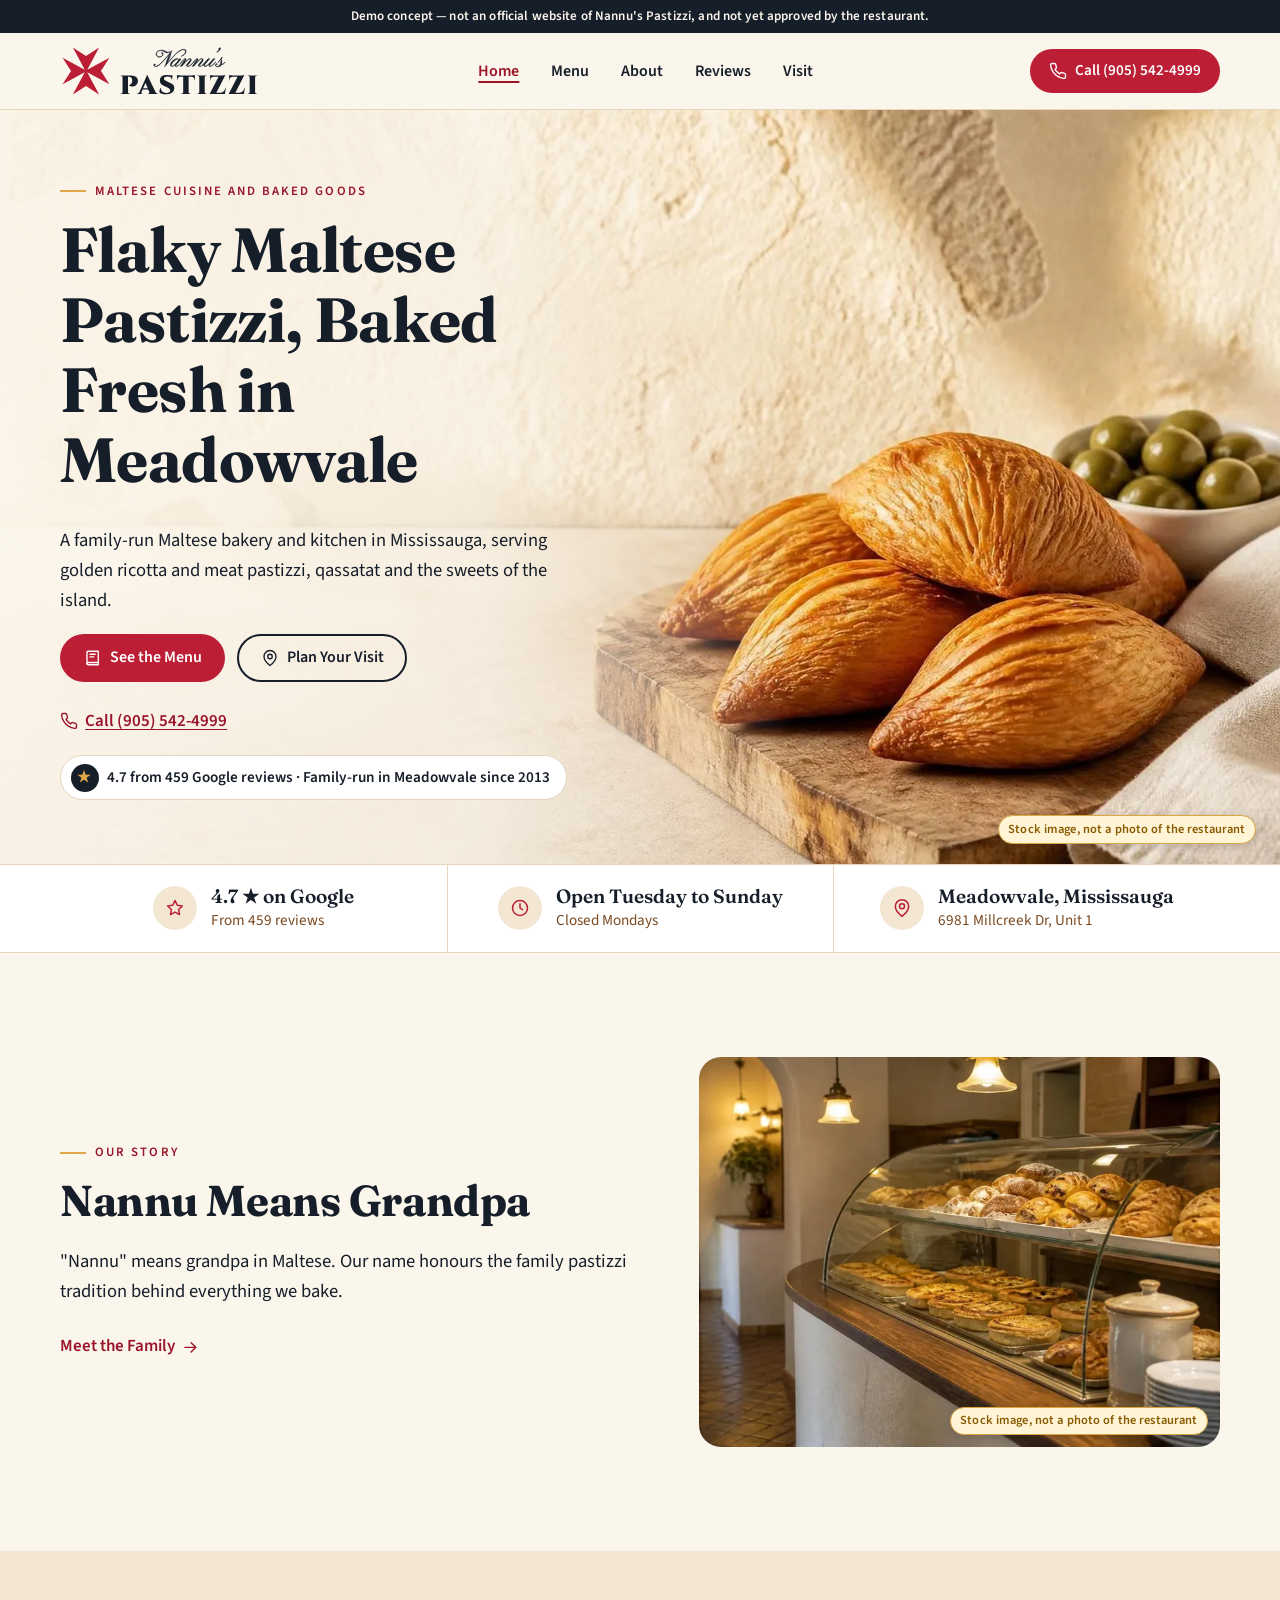
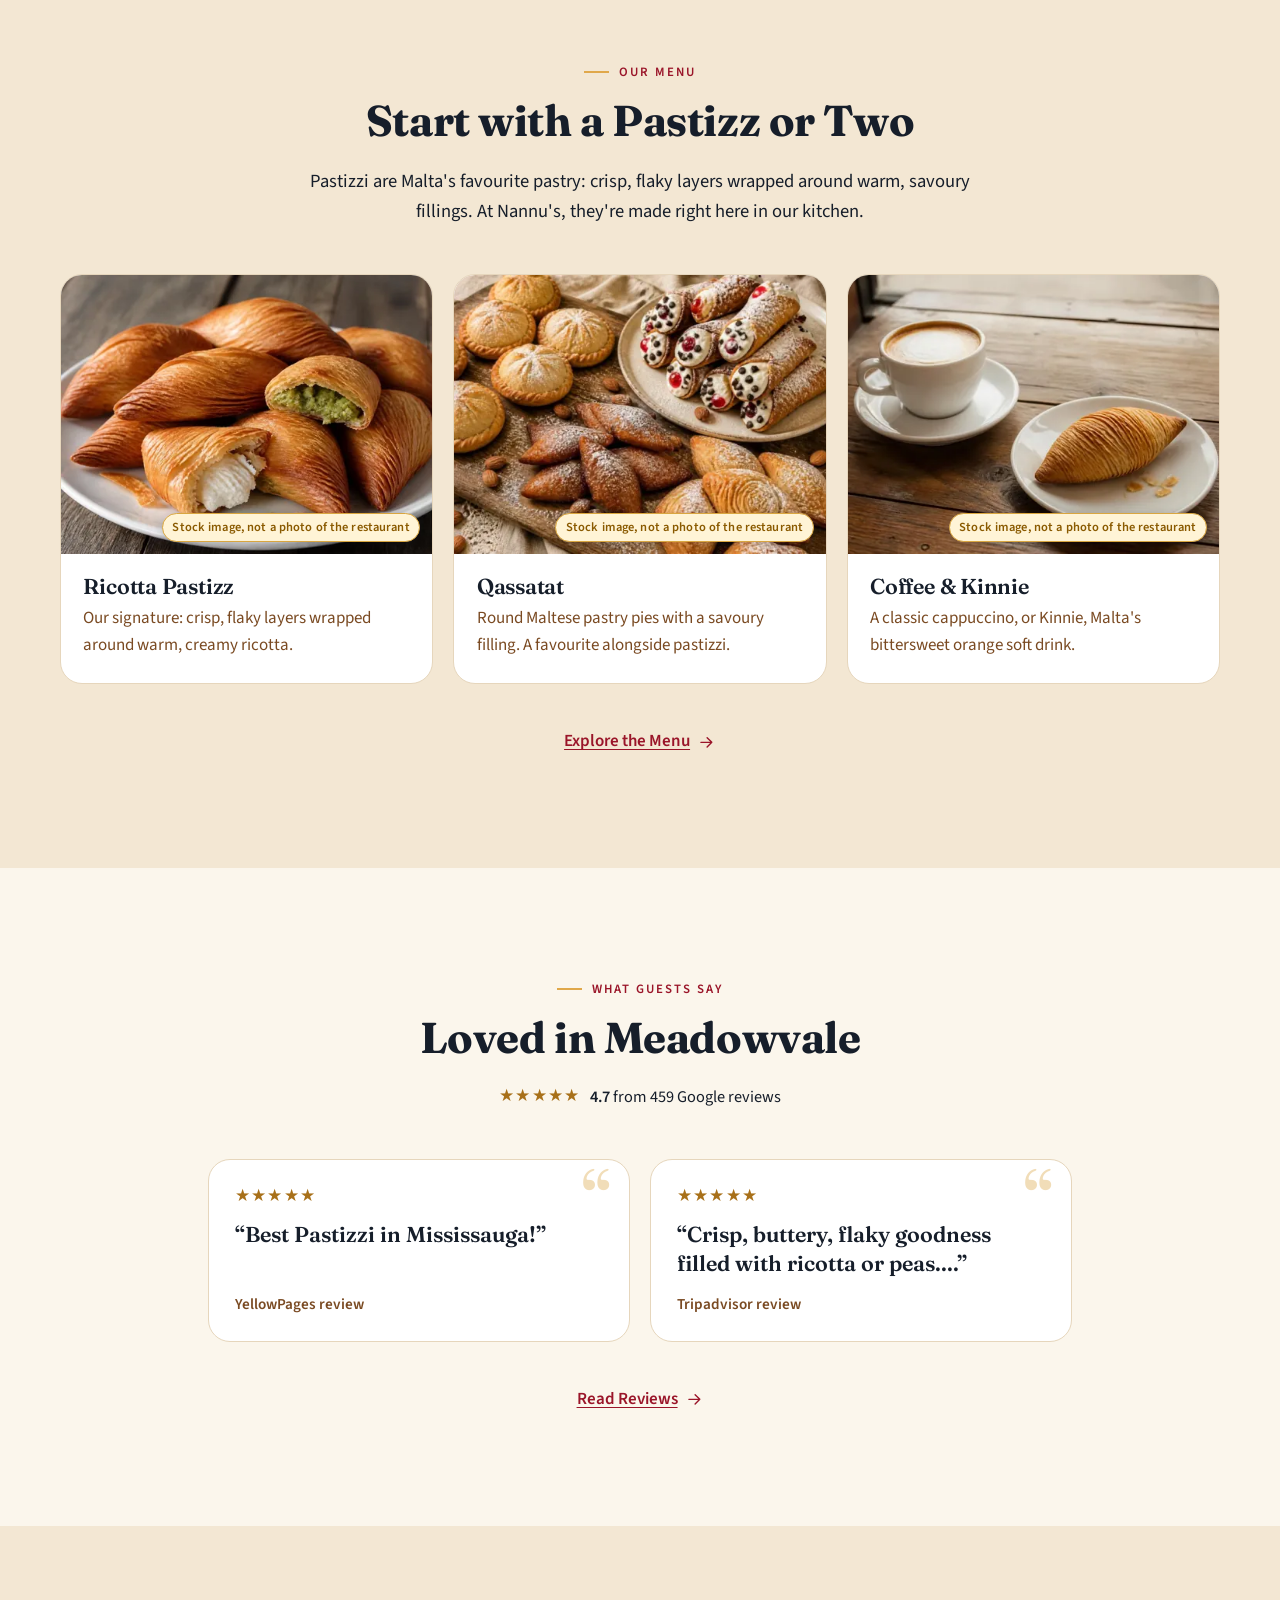
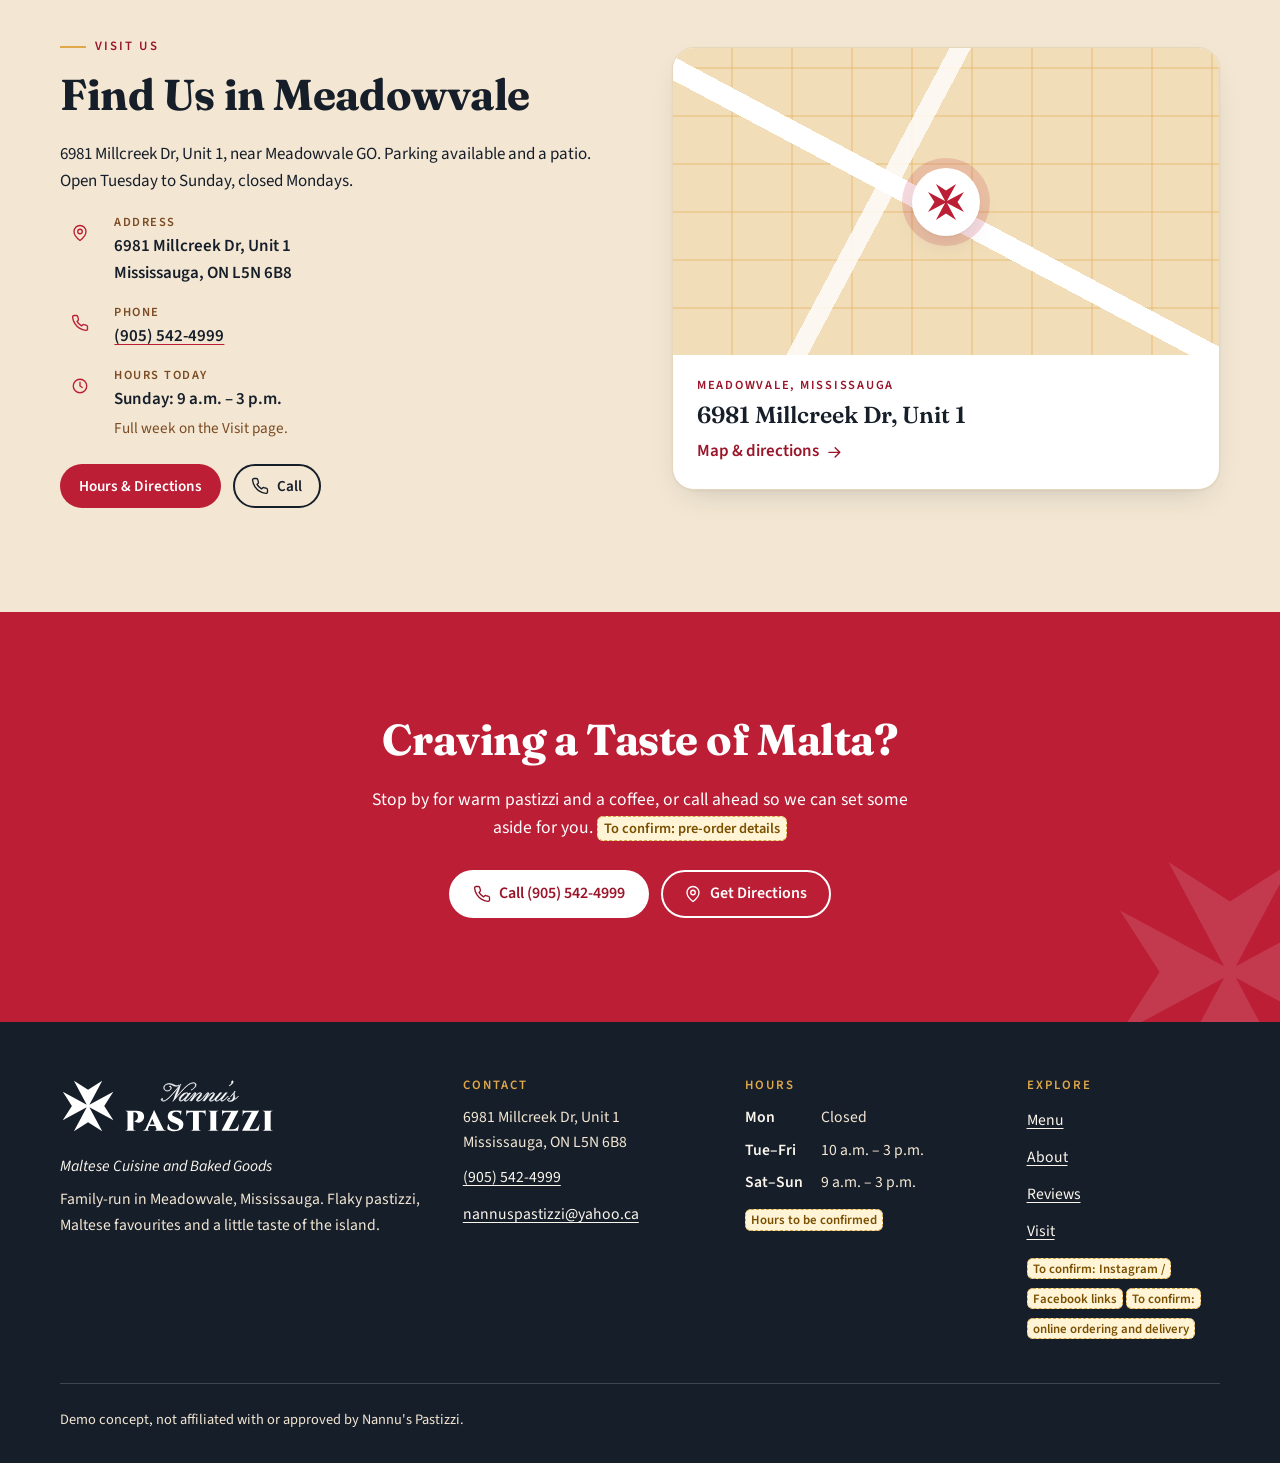
==== commit e5155b0f: "Add demo-concept share cards and small style/image fixes Co-authored-by: mikelagumbay22 <mikelagumba" ====
--- a/index.html
+++ b/index.html
@@ -3,29 +3,29 @@
 <head>
   <meta charset="utf-8">
   <meta name="viewport" content="width=device-width, initial-scale=1, viewport-fit=cover">
-  <title>Nannu&#39;s Pastizzi | Maltese Bakery in Meadowvale, Mississauga</title>
-  <meta name="description" content="Flaky, golden Maltese pastizzi baked fresh in Meadowvale, Mississauga. Ricotta and meat pastizzi, qassatat, sweets and frozen take-home. 4.7★, 459 reviews.">
-  <meta name="robots" content="noindex, nofollow">
-  <meta name="theme-color" content="#FBF6EC">
+  <title>Nannu&#39;s Pastizzi | Maltese Bakery in Meadowvale, Mississauga (demo concept)</title>
+  <meta name="description" content="Demo concept website for Nannu&#39;s Pastizzi, a Maltese bakery in Meadowvale, Mississauga — not the official site. Pastizzi, qassatat and Maltese sweets.">
   <meta property="og:type" content="website">
-  <meta property="og:site_name" content="Nannu&#39;s Pastizzi">
+  <meta property="og:site_name" content="Nannu&#39;s Pastizzi (demo concept)">
   <meta property="og:locale" content="en_CA">
-  <meta property="og:title" content="Nannu&#39;s Pastizzi | Maltese Bakery in Meadowvale, Mississauga">
-  <meta property="og:description" content="Flaky, golden Maltese pastizzi baked fresh in Meadowvale, Mississauga. Ricotta and meat pastizzi, qassatat, sweets and frozen take-home. 4.7★, 459 reviews.">
+  <meta property="og:title" content="Nannu&#39;s Pastizzi | Maltese Bakery in Meadowvale, Mississauga (demo concept)">
+  <meta property="og:description" content="Demo concept website for Nannu&#39;s Pastizzi, a Maltese bakery in Meadowvale, Mississauga — not the official site. Pastizzi, qassatat and Maltese sweets.">
   <meta property="og:url" content="https://mikelagumbay22.github.io/nannus-pastizzi-demo/">
   <meta property="og:image" content="https://mikelagumbay22.github.io/nannus-pastizzi-demo/img/og-image.jpg">
   <meta property="og:image:type" content="image/jpeg">
   <meta property="og:image:width" content="1200">
   <meta property="og:image:height" content="630">
-  <meta property="og:image:alt" content="Golden, flaky diamond-shaped pastizzi on a rustic wooden board (stock image, not a photo of the restaurant)">
+  <meta property="og:image:alt" content="Demo concept, not the official site. Golden, flaky diamond-shaped pastizzi on a rustic wooden board (stock image, not a photo of the restaurant)">
   <meta name="twitter:card" content="summary_large_image">
-  <meta name="twitter:title" content="Nannu&#39;s Pastizzi | Maltese Bakery in Meadowvale, Mississauga">
-  <meta name="twitter:description" content="Flaky, golden Maltese pastizzi baked fresh in Meadowvale, Mississauga. Ricotta and meat pastizzi, qassatat, sweets and frozen take-home. 4.7★, 459 reviews.">
+  <meta name="twitter:title" content="Nannu&#39;s Pastizzi | Maltese Bakery in Meadowvale, Mississauga (demo concept)">
+  <meta name="twitter:description" content="Demo concept website for Nannu&#39;s Pastizzi, a Maltese bakery in Meadowvale, Mississauga — not the official site. Pastizzi, qassatat and Maltese sweets.">
   <meta name="twitter:image" content="https://mikelagumbay22.github.io/nannus-pastizzi-demo/img/og-image.jpg">
-  <meta name="twitter:image:alt" content="Golden, flaky diamond-shaped pastizzi on a rustic wooden board (stock image, not a photo of the restaurant)">
+  <meta name="twitter:image:alt" content="Demo concept, not the official site. Golden, flaky diamond-shaped pastizzi on a rustic wooden board (stock image, not a photo of the restaurant)">
+  <meta name="robots" content="noindex, nofollow">
+  <meta name="theme-color" content="#FBF6EC">
   <link rel="preload" href="fonts/fraunces-normal-latin.woff2" as="font" type="font/woff2" crossorigin>
   <link rel="preload" href="fonts/sourcesans3-normal-latin.woff2" as="font" type="font/woff2" crossorigin>
-  <link rel="stylesheet" href="css/site.css?v=84e28d37">
+  <link rel="stylesheet" href="css/site.css?v=4214463a">
   <link rel="icon" href="img/favicon.ico" sizes="any">
   <link rel="icon" type="image/png" sizes="512x512" href="img/favicon-512.png">
   <link rel="apple-touch-icon" href="img/apple-touch-icon.png">
@@ -269,6 +269,6 @@
   <a class="btn btn--ghost" href="https://www.google.com/maps/search/?api=1&amp;query=Nannu%27s+Pastizzi%2C+6981+Millcreek+Dr%2C+Unit+1%2C+Mississauga%2C+ON+L5N+6B8&amp;query_place_id=ChIJreo7OGBqK4gRqdLR0AU75BI" target="_blank" rel="noopener"><svg viewBox="0 0 24 24" fill="none" stroke="currentColor" stroke-width="1.8" stroke-linecap="round" stroke-linejoin="round" aria-hidden="true" focusable="false"><path d="M20 10c0 6-8 12-8 12S4 16 4 10a8 8 0 0 1 16 0z"/><circle cx="12" cy="10" r="3"/></svg>Directions<span class="visually-hidden"> (opens Google Maps in a new tab)</span></a>
   <a class="btn btn--ghost" href="menu.html"><svg viewBox="0 0 24 24" fill="none" stroke="currentColor" stroke-width="1.8" stroke-linecap="round" stroke-linejoin="round" aria-hidden="true" focusable="false"><path d="M4 4.5A1.5 1.5 0 0 1 5.5 3H19v15H5.5A1.5 1.5 0 0 0 4 19.5z"/><path d="M4 19.5A1.5 1.5 0 0 0 5.5 21H19v-3M8 7h7M8 10.5h5"/></svg>Menu</a>
 </nav>
-<script src="js/site.js?v=84e28d37" defer></script>
+<script src="js/site.js?v=4214463a" defer></script>
 </body>
 </html>
--- a/css/site.css
+++ b/css/site.css
@@ -332,13 +332,6 @@
 .gallery { list-style: none; margin: 0; padding: 0; display: grid; grid-template-columns: 1fr; gap: 1rem; }
 .gallery .media { aspect-ratio: 4 / 3; border-radius: var(--radius-md); }
 
-@media (min-width: 900px) and (max-width: 1199.98px) {
-  .hero__copy { max-width: 29rem; }
-  .hero .lead { max-width: 27rem; }
-  .hero .media--hero img { object-position: var(--focus-md, var(--focus, 72% 60%)); }
-  .hero__media::after { background: linear-gradient(90deg, color-mix(in srgb, var(--color-bg) 95%, transparent) 0%, color-mix(in srgb, var(--color-bg) 88%, transparent) 46%, color-mix(in srgb, var(--color-bg) 40%, transparent) 62%, transparent 74%); }
-}
-
 .about-grid { display: grid; gap: 2.25rem; align-items: center; }
 .about-media .media { border-radius: var(--radius-lg); aspect-ratio: 4 / 3; }
 .story { display: grid; gap: 2rem; align-items: start; }
@@ -424,6 +417,13 @@
   .footer-grid { grid-template-columns: 1.5fr 1fr 1fr .8fr; gap: 2.5rem; }
   .mobile-callbar { display: none; }
 }
+
+@media (min-width: 900px) and (max-width: 1199.98px) {
+  .hero__copy { max-width: 29rem; }
+  .hero .lead { max-width: 27rem; }
+  .media--hero img { object-position: var(--focus-md, var(--focus, 72% 60%)); }
+  .hero__media::after { background: linear-gradient(90deg, color-mix(in srgb, var(--color-bg) 95%, transparent) 0%, color-mix(in srgb, var(--color-bg) 88%, transparent) 46%, color-mix(in srgb, var(--color-bg) 40%, transparent) 62%, transparent 74%); }
+}
 @media (min-width: 1080px) {
   .desktop-nav { display: block; }
   .desktop-nav ul { display: flex; gap: 2rem; }
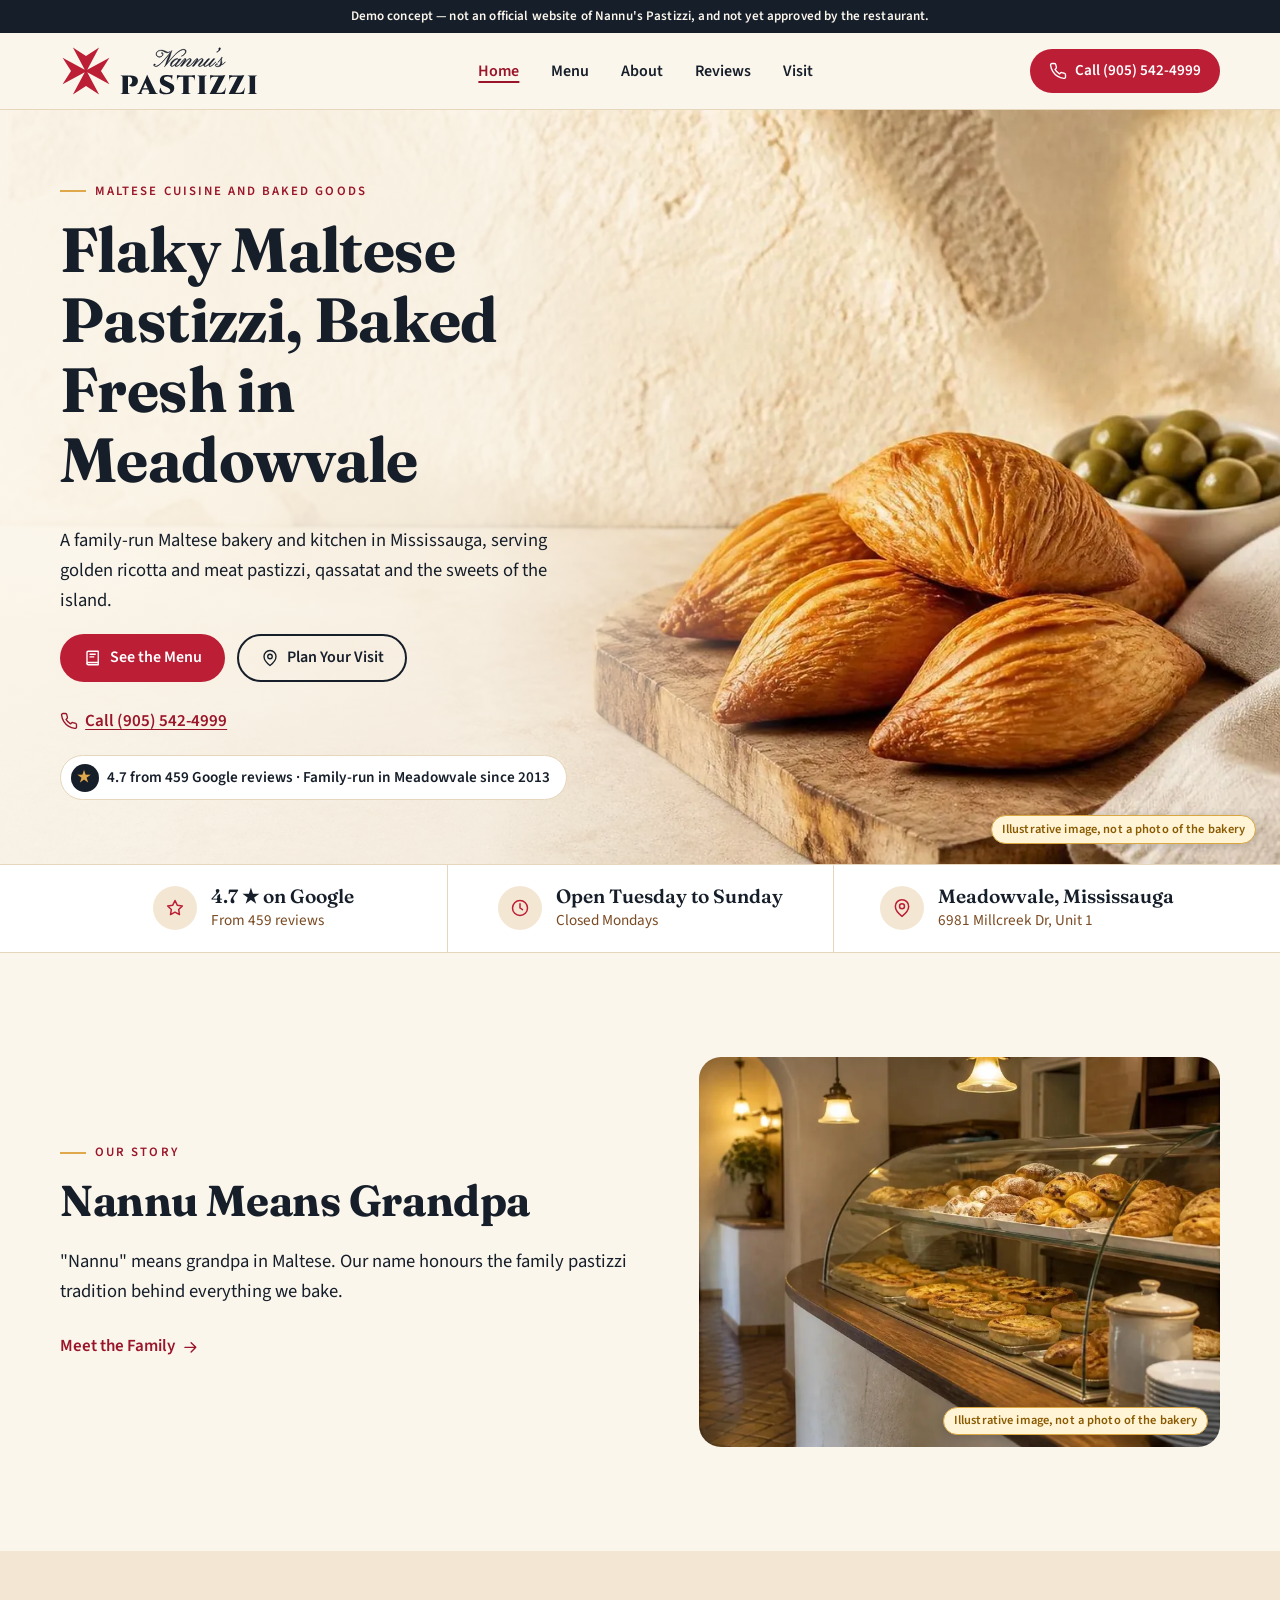
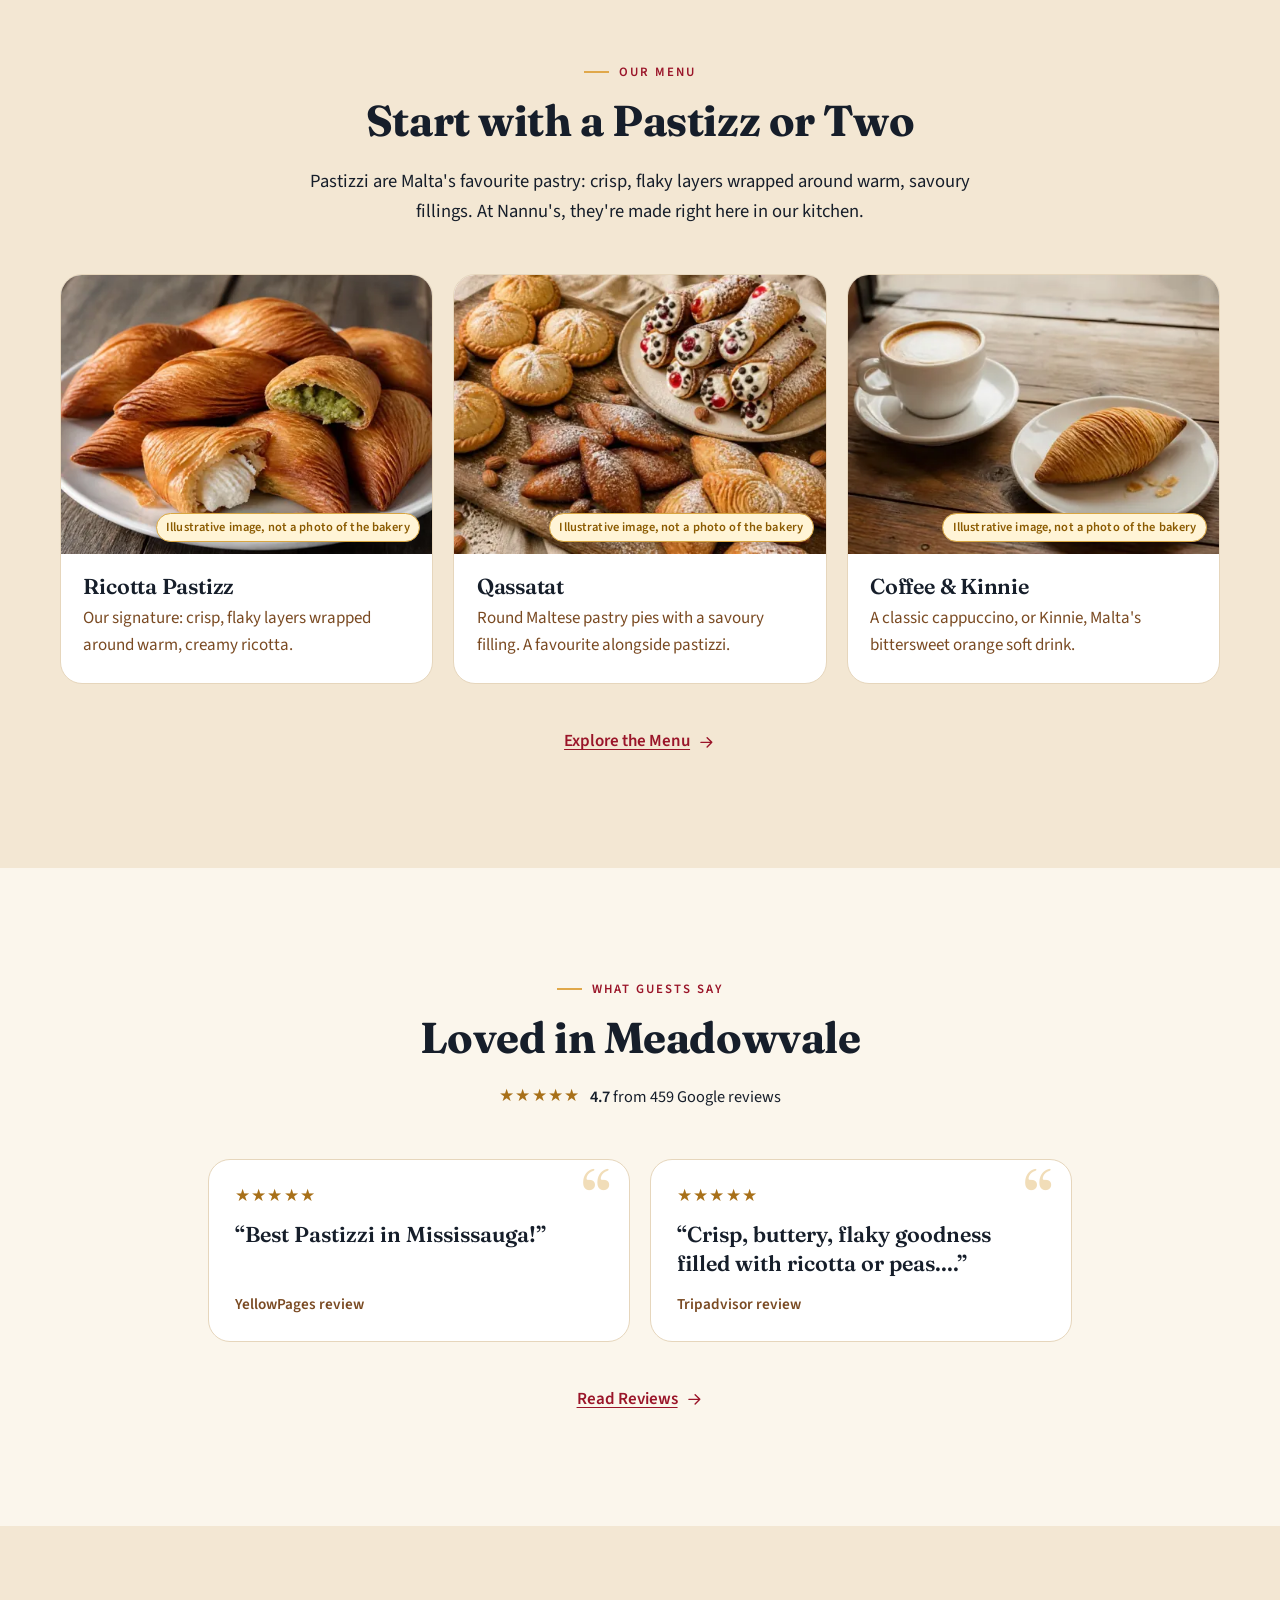
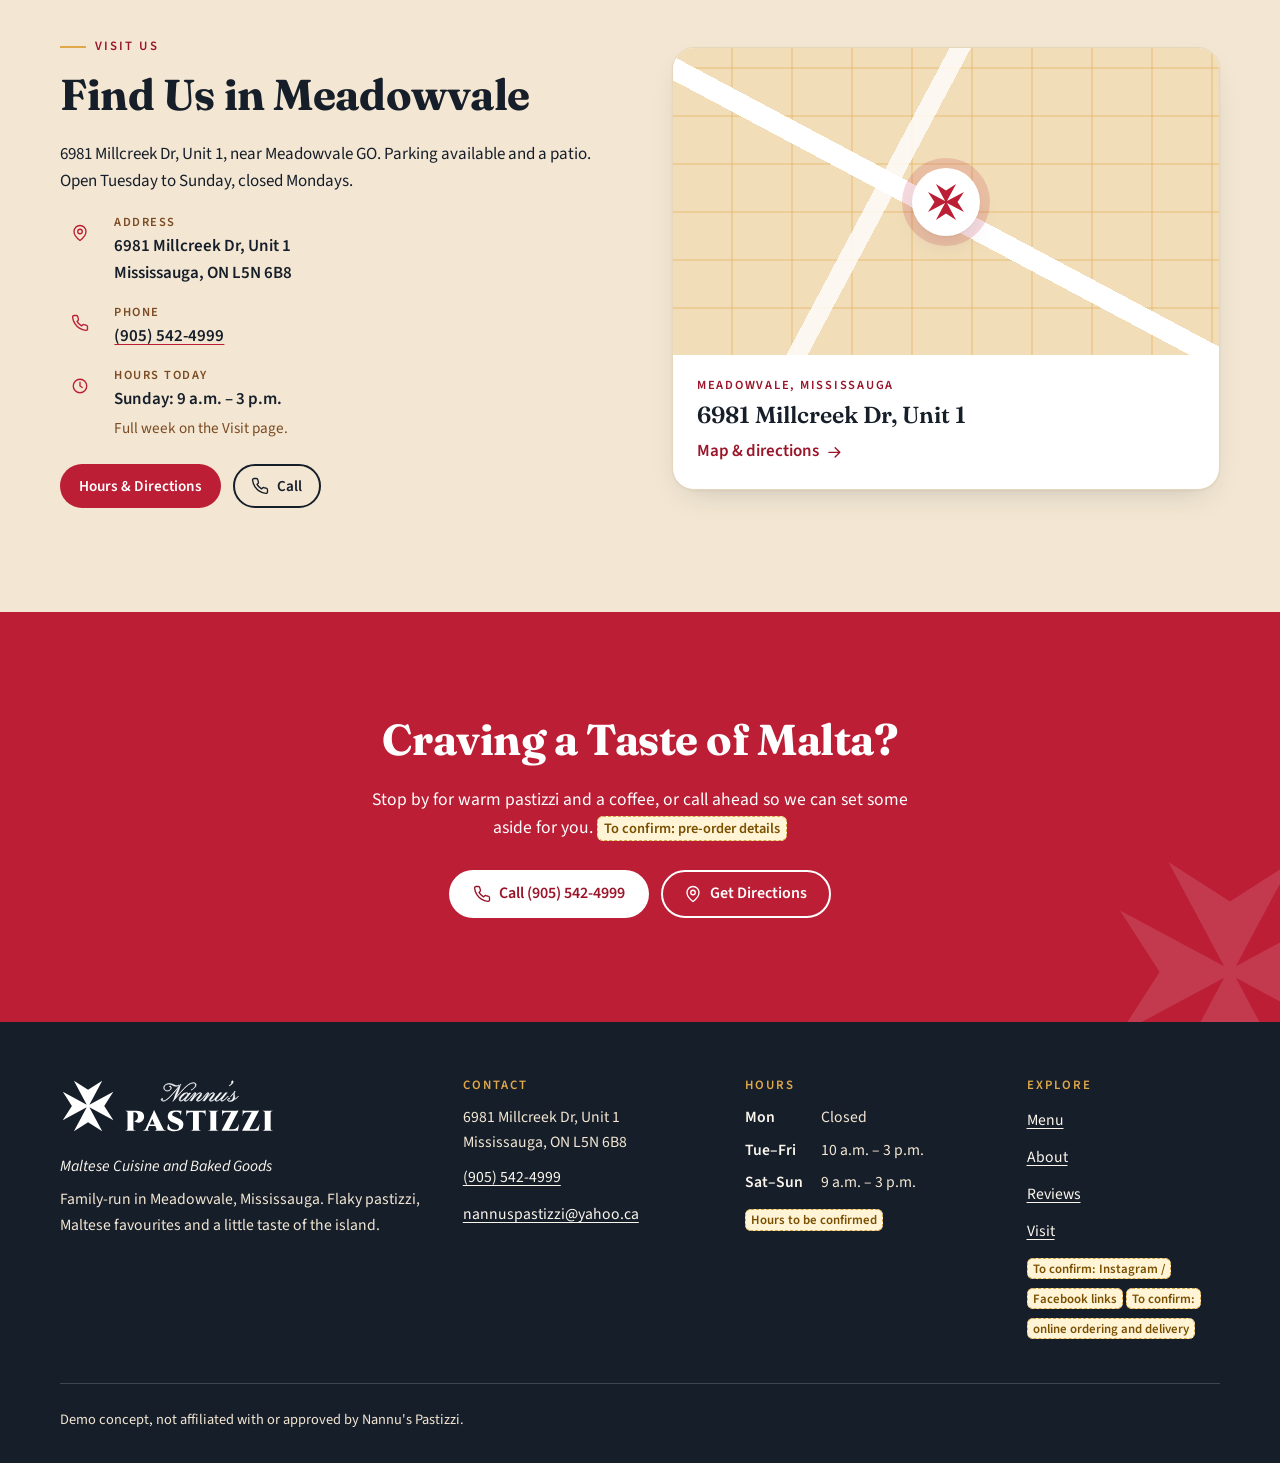
==== commit 97b9d9ec: "Label demo images as illustrative Co-authored-by: mikelagumbay22 <mikelagumbay22@users.noreply.githu" ====
--- a/index.html
+++ b/index.html
@@ -15,17 +15,17 @@
   <meta property="og:image:type" content="image/jpeg">
   <meta property="og:image:width" content="1200">
   <meta property="og:image:height" content="630">
-  <meta property="og:image:alt" content="Demo concept, not the official site. Golden, flaky diamond-shaped pastizzi on a rustic wooden board (stock image, not a photo of the restaurant)">
+  <meta property="og:image:alt" content="Demo concept, not the official site. Golden, flaky diamond-shaped pastizzi on a rustic wooden board (illustrative image, not a photo of the bakery)">
   <meta name="twitter:card" content="summary_large_image">
   <meta name="twitter:title" content="Nannu&#39;s Pastizzi | Maltese Bakery in Meadowvale, Mississauga (demo concept)">
   <meta name="twitter:description" content="Demo concept website for Nannu&#39;s Pastizzi, a Maltese bakery in Meadowvale, Mississauga — not the official site. Pastizzi, qassatat and Maltese sweets.">
   <meta name="twitter:image" content="https://mikelagumbay22.github.io/nannus-pastizzi-demo/img/og-image.jpg">
-  <meta name="twitter:image:alt" content="Demo concept, not the official site. Golden, flaky diamond-shaped pastizzi on a rustic wooden board (stock image, not a photo of the restaurant)">
+  <meta name="twitter:image:alt" content="Demo concept, not the official site. Golden, flaky diamond-shaped pastizzi on a rustic wooden board (illustrative image, not a photo of the bakery)">
   <meta name="robots" content="noindex, nofollow">
   <meta name="theme-color" content="#FBF6EC">
   <link rel="preload" href="fonts/fraunces-normal-latin.woff2" as="font" type="font/woff2" crossorigin>
   <link rel="preload" href="fonts/sourcesans3-normal-latin.woff2" as="font" type="font/woff2" crossorigin>
-  <link rel="stylesheet" href="css/site.css?v=4214463a">
+  <link rel="stylesheet" href="css/site.css?v=e4422915">
   <link rel="icon" href="img/favicon.ico" sizes="any">
   <link rel="icon" type="image/png" sizes="512x512" href="img/favicon-512.png">
   <link rel="apple-touch-icon" href="img/apple-touch-icon.png">
@@ -78,7 +78,7 @@
 
 <section class="hero" aria-labelledby="hero-title">
   <div class="hero__media">
-    <div class="media media--hero" style="--focus: 72% 60%; --focus-md: 45% 60%;"><span class="ph-badge stock-badge">Stock image, not a photo of the restaurant</span>
+    <div class="media media--hero" style="--focus: 72% 60%; --focus-md: 45% 60%;"><span class="ph-badge image-badge">Illustrative image, not a photo of the bakery</span>
   <img src="img/hero-800.webp" srcset="img/hero-480.webp 480w, img/hero-800.webp 800w, img/hero-1200.webp 1200w, img/hero-1600.webp 1600w" sizes="(min-width: 900px) 100vw, 92vw" width="1920" height="1080" alt="Golden, flaky diamond-shaped pastizzi on a rustic wooden board with a bowl of green olives" fetchpriority="high" decoding="async">
 </div>
   </div>
@@ -114,7 +114,7 @@
       <a class="text-link" href="about.html">Meet the Family<svg viewBox="0 0 24 24" fill="none" stroke="currentColor" stroke-width="1.8" stroke-linecap="round" stroke-linejoin="round" aria-hidden="true" focusable="false"><path d="M5 12h14M13 6l6 6-6 6"/></svg></a>
     </div>
     <div class="teaser-media">
-      <div class="media "><span class="ph-badge stock-badge">Stock image, not a photo of the restaurant</span>
+      <div class="media "><span class="ph-badge image-badge">Illustrative image, not a photo of the bakery</span>
   <img src="img/counter-800.webp" srcset="img/counter-480.webp 480w, img/counter-800.webp 800w, img/counter-1200.webp 1200w, img/counter-1456.webp 1456w" sizes="(min-width: 900px) 520px, 92vw" width="1456" height="1088" alt="A warm bakery counter with a glass display case of golden pastries and savoury pies" loading="lazy" decoding="async">
 </div>
     </div>
@@ -130,7 +130,7 @@
     </div>
     <ul class="dish-grid">
       <li class="dish-card">
-        <div class="media dish-card__media"><span class="ph-badge stock-badge">Stock image, not a photo of the restaurant</span>
+        <div class="media dish-card__media"><span class="ph-badge image-badge">Illustrative image, not a photo of the bakery</span>
   <img src="img/pastizzi-800.webp" srcset="img/pastizzi-480.webp 480w, img/pastizzi-800.webp 800w, img/pastizzi-1200.webp 1200w, img/pastizzi-1456.webp 1456w" sizes="(min-width: 900px) 360px, (min-width: 640px) 46vw, 92vw" width="1456" height="1088" alt="A plate of flaky Maltese pastizzi, one broken open to show ricotta and another with mushy pea filling" loading="lazy" decoding="async">
 </div>
         <div class="dish-card__body">
@@ -139,7 +139,7 @@
         </div>
       </li>
       <li class="dish-card">
-        <div class="media dish-card__media"><span class="ph-badge stock-badge">Stock image, not a photo of the restaurant</span>
+        <div class="media dish-card__media"><span class="ph-badge image-badge">Illustrative image, not a photo of the bakery</span>
   <img src="img/pastries-800.webp" srcset="img/pastries-480.webp 480w, img/pastries-800.webp 800w, img/pastries-1200.webp 1200w" sizes="(min-width: 900px) 360px, (min-width: 640px) 46vw, 92vw" width="1280" height="956" alt="Assorted Maltese pastries: qassatat, ricotta cannoli, date imqaret and pastizzi dusted with icing sugar" loading="lazy" decoding="async">
 </div>
         <div class="dish-card__body">
@@ -148,7 +148,7 @@
         </div>
       </li>
       <li class="dish-card">
-        <div class="media dish-card__media"><span class="ph-badge stock-badge">Stock image, not a photo of the restaurant</span>
+        <div class="media dish-card__media"><span class="ph-badge image-badge">Illustrative image, not a photo of the bakery</span>
   <img src="img/coffee-800.webp" srcset="img/coffee-480.webp 480w, img/coffee-800.webp 800w, img/coffee-1200.webp 1200w, img/coffee-1456.webp 1456w" sizes="(min-width: 900px) 360px, (min-width: 640px) 46vw, 92vw" width="1456" height="1088" alt="A cappuccino beside a single flaky pastizz on a rustic wooden café table" loading="lazy" decoding="async">
 </div>
         <div class="dish-card__body">
@@ -269,6 +269,6 @@
   <a class="btn btn--ghost" href="https://www.google.com/maps/search/?api=1&amp;query=Nannu%27s+Pastizzi%2C+6981+Millcreek+Dr%2C+Unit+1%2C+Mississauga%2C+ON+L5N+6B8&amp;query_place_id=ChIJreo7OGBqK4gRqdLR0AU75BI" target="_blank" rel="noopener"><svg viewBox="0 0 24 24" fill="none" stroke="currentColor" stroke-width="1.8" stroke-linecap="round" stroke-linejoin="round" aria-hidden="true" focusable="false"><path d="M20 10c0 6-8 12-8 12S4 16 4 10a8 8 0 0 1 16 0z"/><circle cx="12" cy="10" r="3"/></svg>Directions<span class="visually-hidden"> (opens Google Maps in a new tab)</span></a>
   <a class="btn btn--ghost" href="menu.html"><svg viewBox="0 0 24 24" fill="none" stroke="currentColor" stroke-width="1.8" stroke-linecap="round" stroke-linejoin="round" aria-hidden="true" focusable="false"><path d="M4 4.5A1.5 1.5 0 0 1 5.5 3H19v15H5.5A1.5 1.5 0 0 0 4 19.5z"/><path d="M4 19.5A1.5 1.5 0 0 0 5.5 21H19v-3M8 7h7M8 10.5h5"/></svg>Menu</a>
 </nav>
-<script src="js/site.js?v=4214463a" defer></script>
+<script src="js/site.js?v=e4422915" defer></script>
 </body>
 </html>
--- a/css/site.css
+++ b/css/site.css
@@ -125,7 +125,7 @@
   background: #fff4d6; color: #7a4f00; border: 1px dashed #d9a640; border-radius: 6px; padding: .05em .4em;
   font: 600 .82em/1.5 var(--font-body); font-style: normal; box-decoration-break: clone; -webkit-box-decoration-break: clone;
 }
-.media .stock-badge {
+.media .image-badge {
   position: absolute; right: .75rem; bottom: .75rem; z-index: 2; margin: 0; max-width: calc(100% - 1.5rem);
   text-transform: none; letter-spacing: .01em; font-size: .78rem; border-style: solid; text-align: right;
   box-shadow: 0 2px 8px rgba(22, 30, 42, .18);
@@ -190,7 +190,7 @@
 .hero__inner { padding-block: clamp(2rem, 6vw, 3rem) 1.5rem; }
 .hero__media { width: min(100% - 2.5rem, var(--container)); margin: 0 auto 2.5rem; }
 .media--hero { aspect-ratio: 16 / 10; border-radius: var(--radius-lg); }
-.media--hero .stock-badge { top: .75rem; bottom: auto; }
+.media--hero .image-badge { top: .75rem; bottom: auto; }
 .hero__copy { max-width: 36rem; }
 .hero .lead { max-width: 34rem; }
 .hero__call { margin: 1.1rem 0 0; }
@@ -395,7 +395,7 @@
   .media--hero img { object-position: var(--focus, 72% 60%); }
   .hero__media::after { content: ""; position: absolute; inset: 0; z-index: 1; pointer-events: none;
     background: linear-gradient(90deg, color-mix(in srgb, var(--color-bg) 92%, transparent) 0%, color-mix(in srgb, var(--color-bg) 80%, transparent) 38%, transparent 62%); }
-  .media--hero .stock-badge { top: auto; bottom: 1.25rem; right: 1.5rem; }
+  .media--hero .image-badge { top: auto; bottom: 1.25rem; right: 1.5rem; }
   .hero__inner { position: relative; z-index: 2; align-self: center; padding-block: 4rem; }
   .hero__copy { max-width: 33rem; }
   .teaser-grid { grid-template-columns: 1.05fr .95fr; gap: 4rem; }
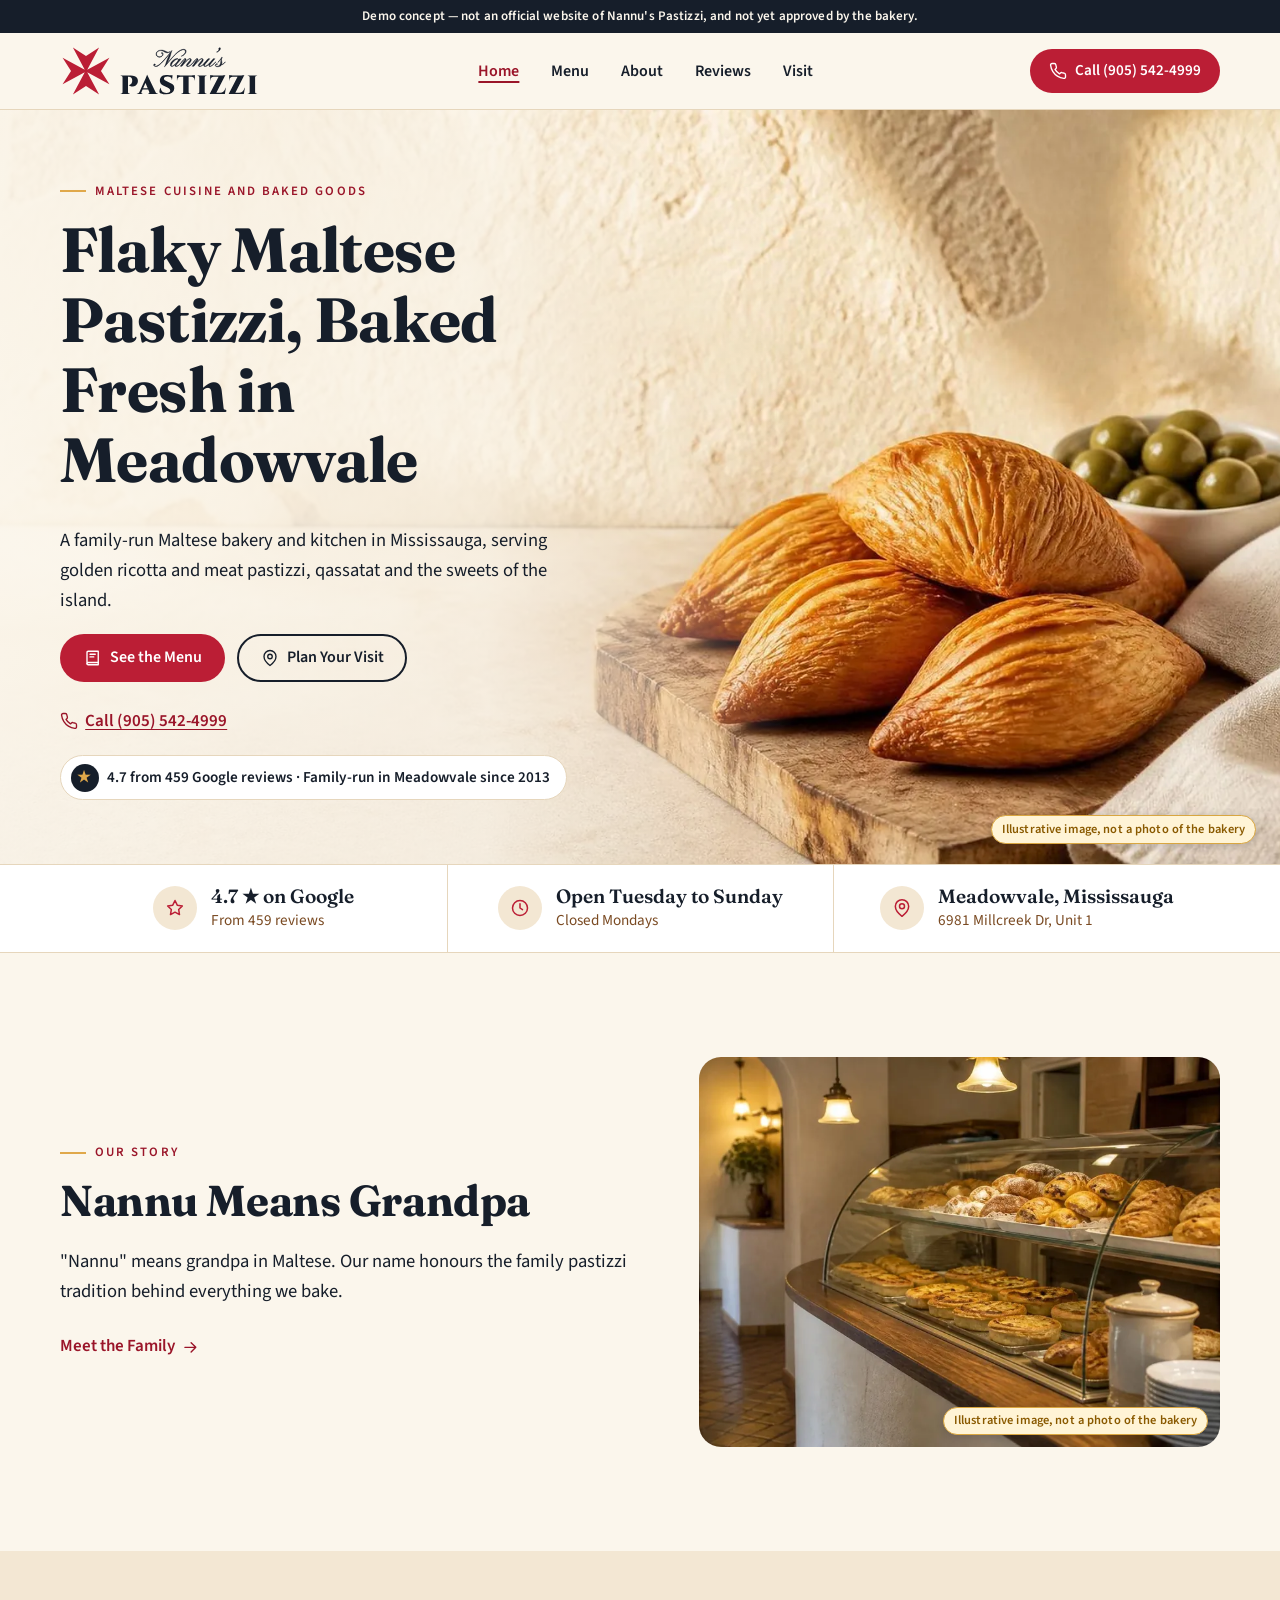
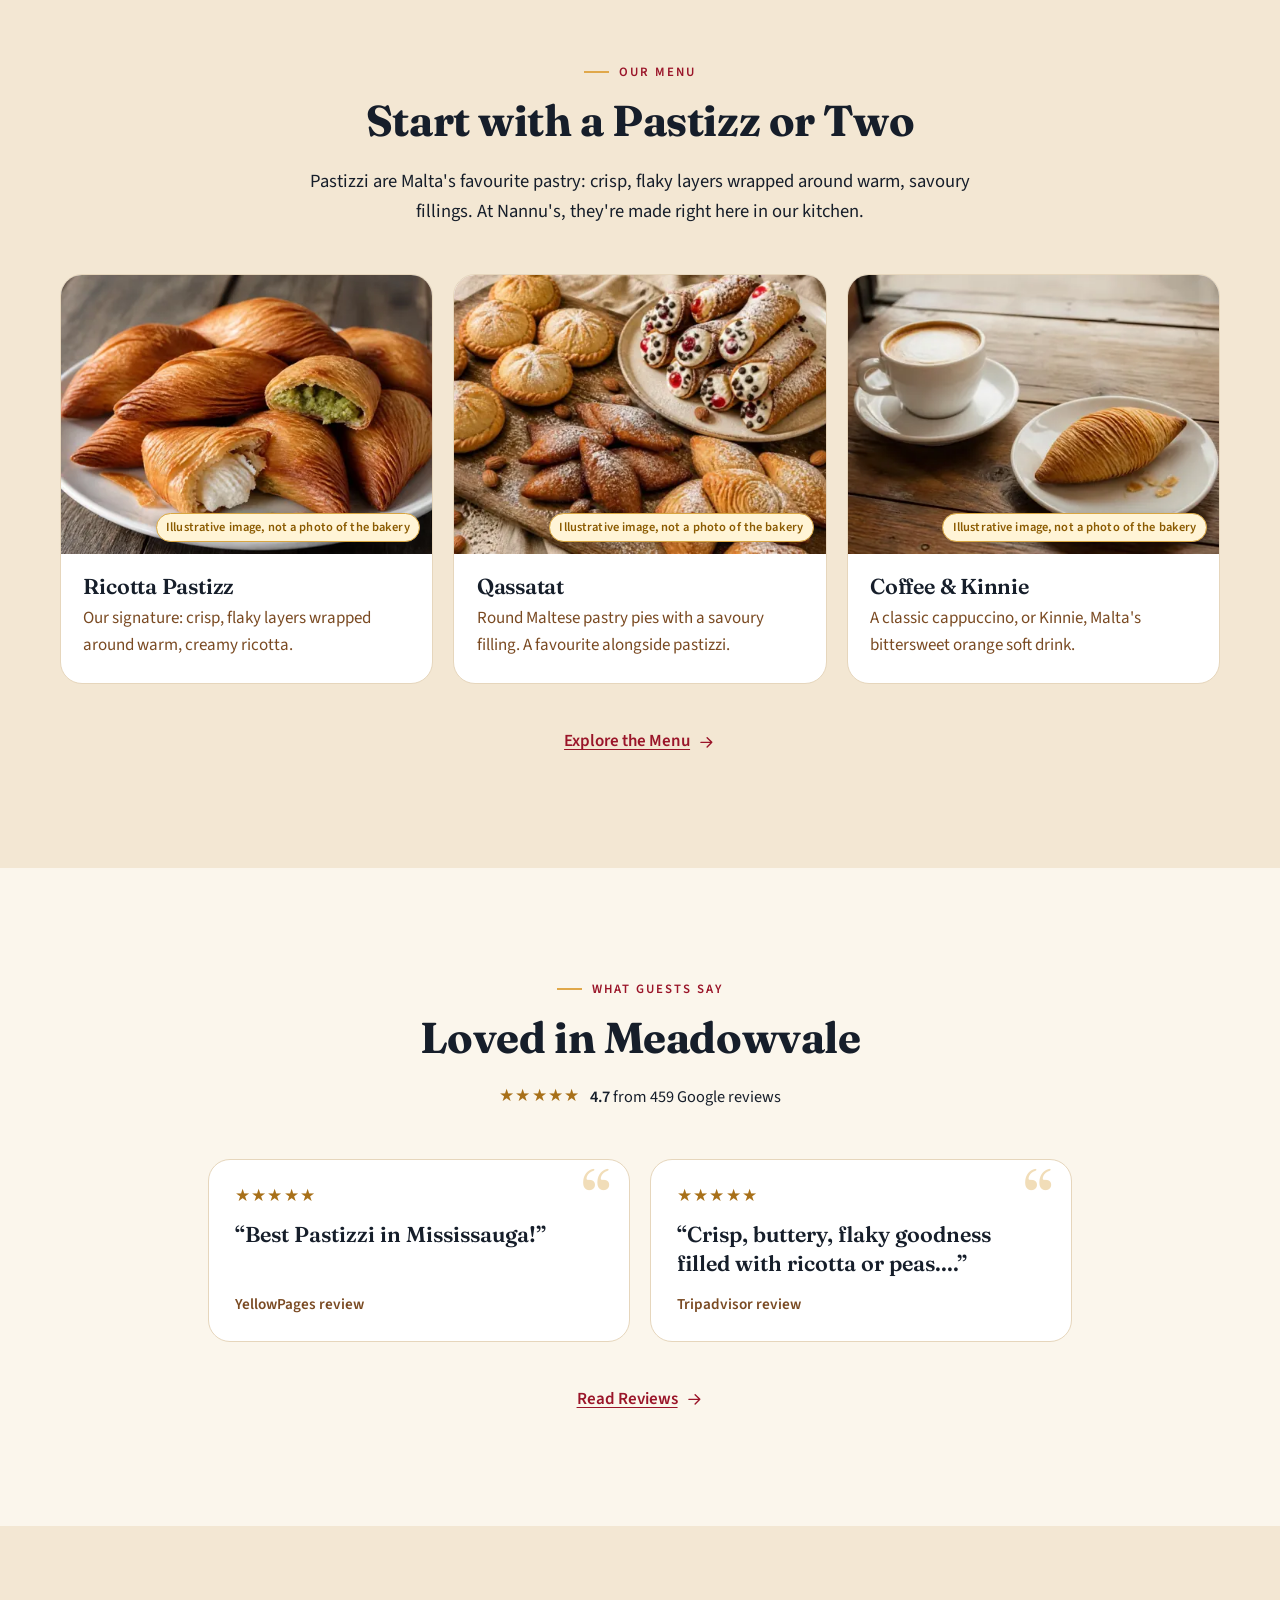
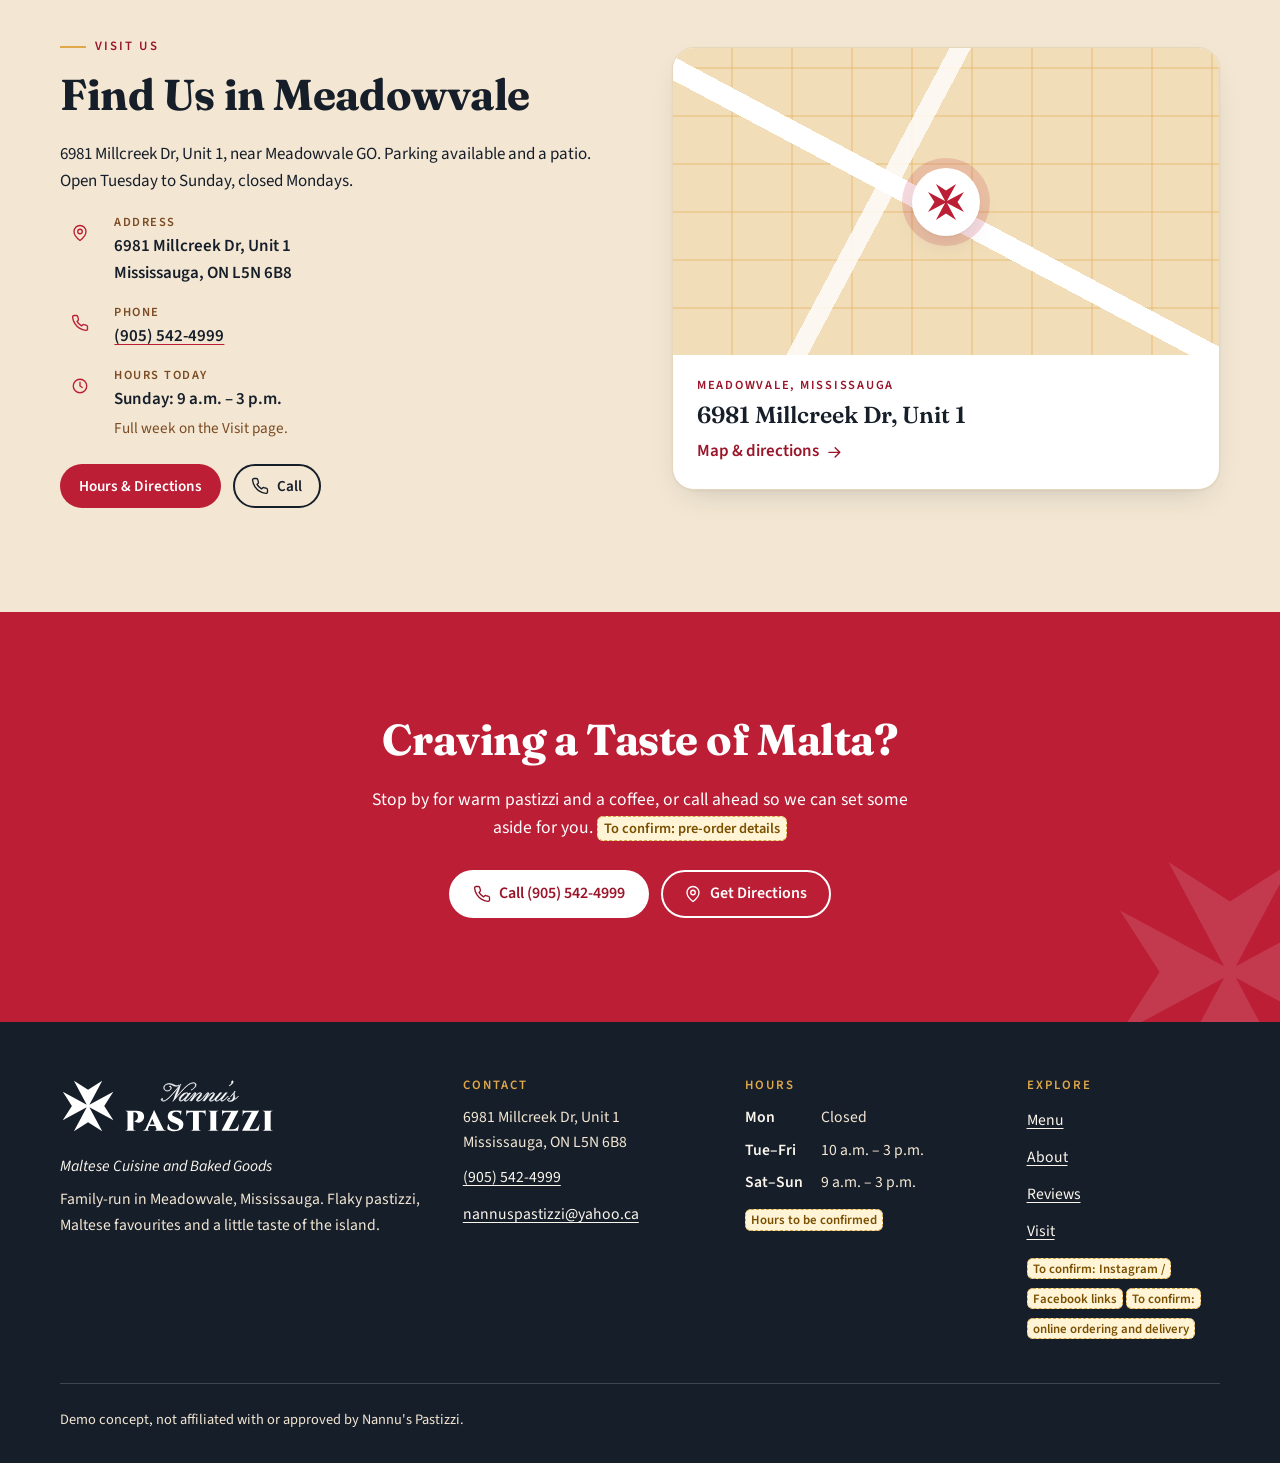
==== commit 578f4f27: "Polish: banner wording Co-authored-by: mikelagumbay22 <mikelagumbay22@users.noreply.github.com>" ====
--- a/index.html
+++ b/index.html
@@ -33,7 +33,7 @@
 </head>
 <body class="page-home">
 <aside class="demo-banner" aria-label="Demo notice">
-  <p class="container">Demo concept — not an official website of Nannu&#39;s Pastizzi, and not yet approved by the restaurant.</p>
+  <p class="container">Demo concept — not an official website of Nannu&#39;s Pastizzi, and not yet approved by the bakery.</p>
 </aside>
 <a class="skip-link" href="#main">Skip to content</a>
 <header class="site-header">
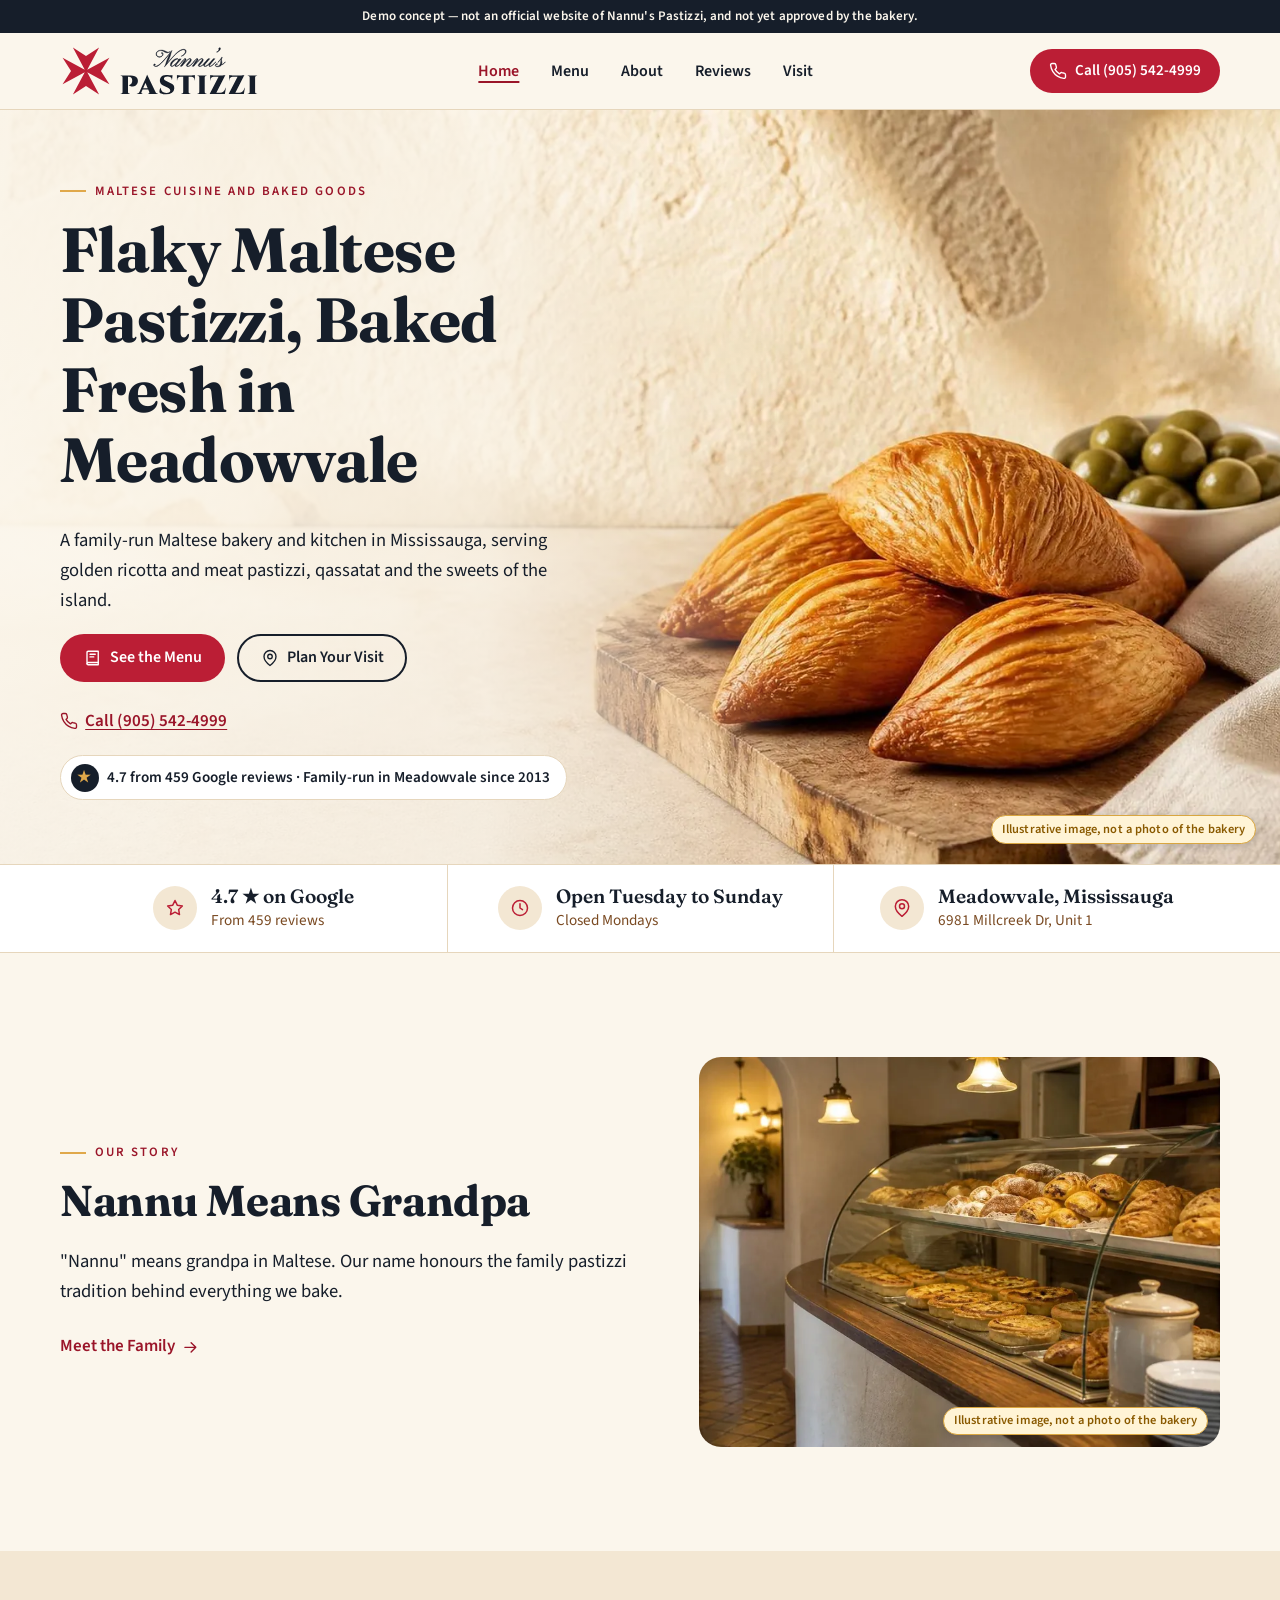
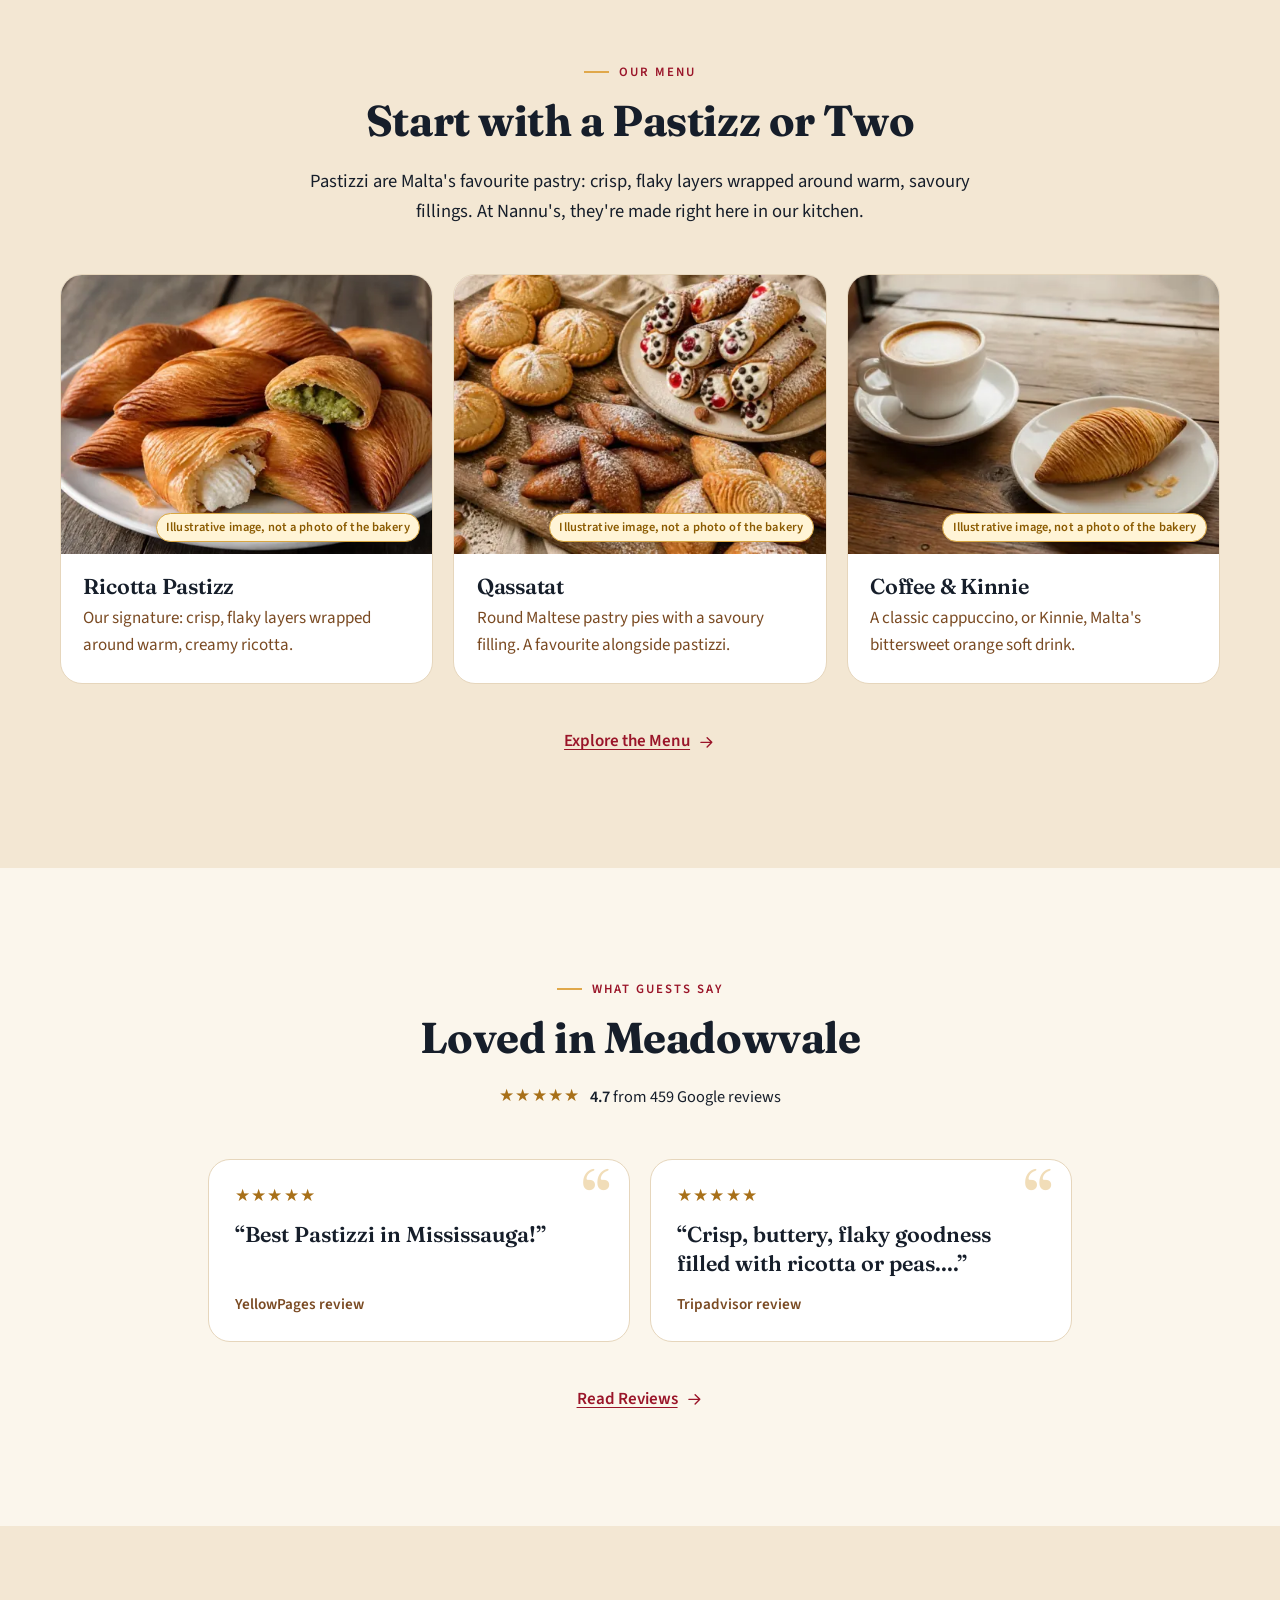
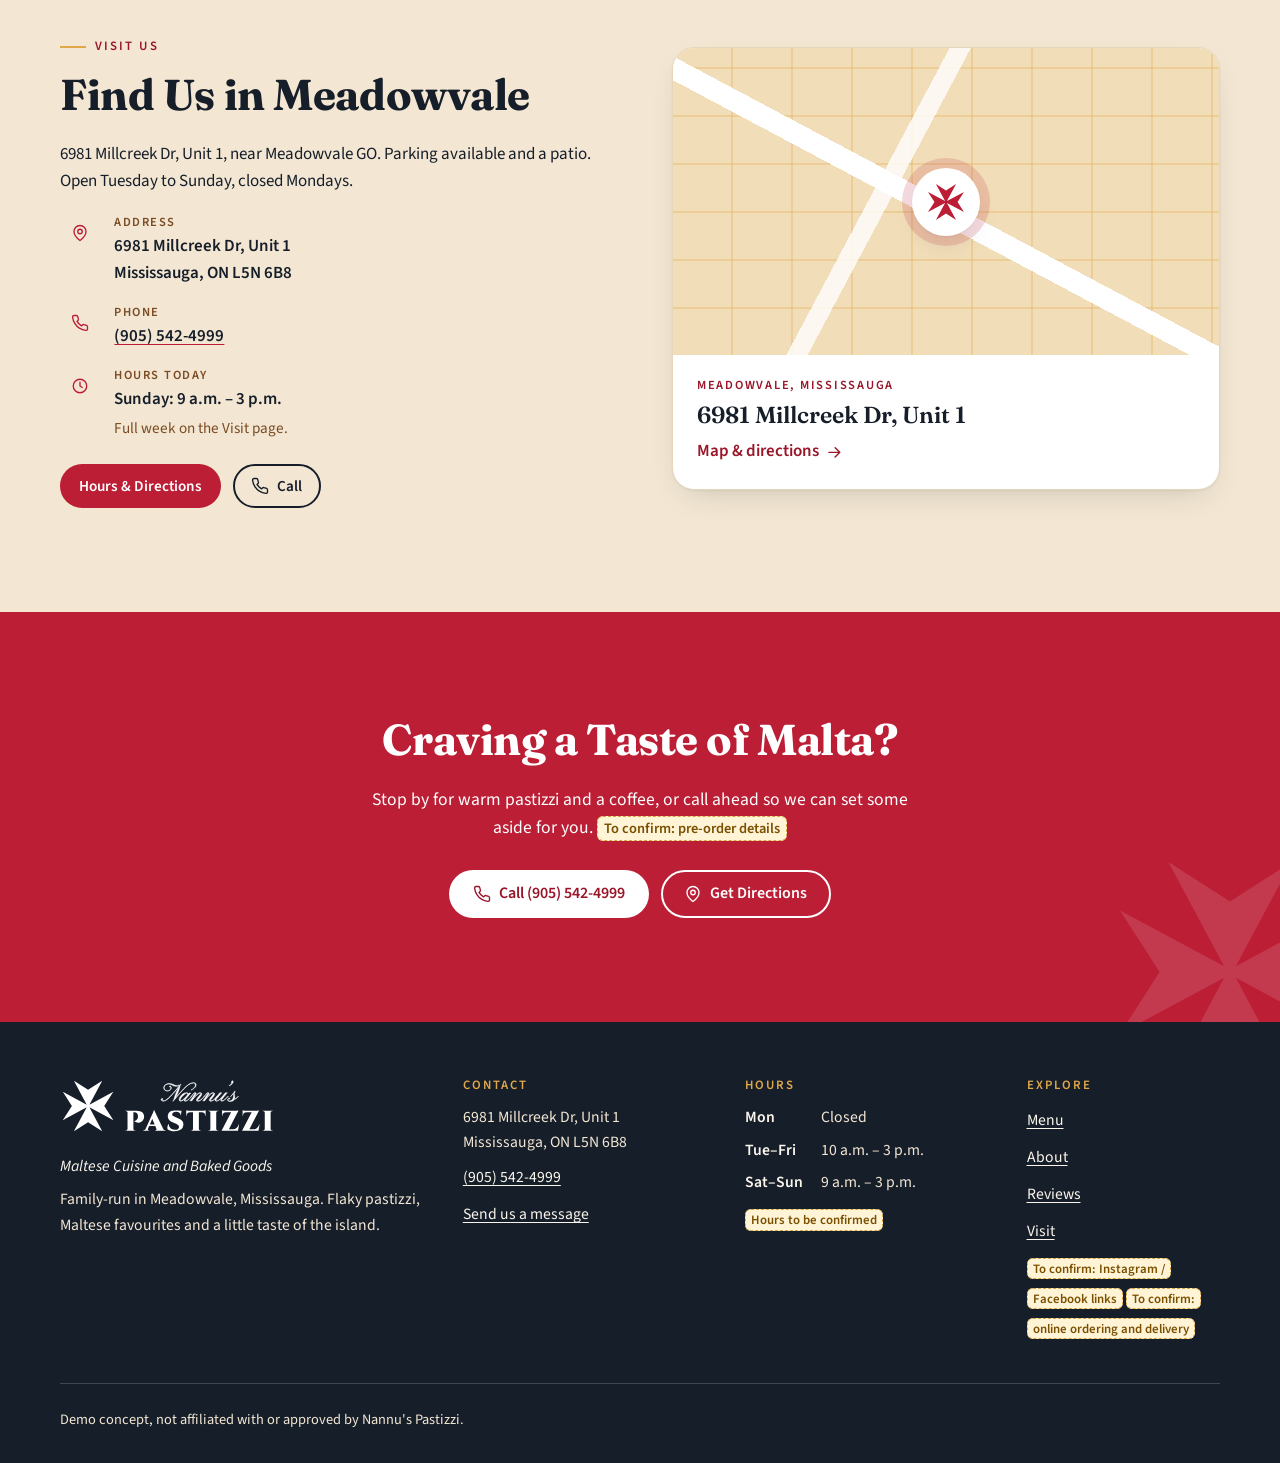
==== commit 51e8e254: "Polish: contact form section, call bar focus padding Co-authored-by: mikelagumbay22 <mikelagumbay22@" ====
--- a/index.html
+++ b/index.html
@@ -25,11 +25,11 @@
   <meta name="theme-color" content="#FBF6EC">
   <link rel="preload" href="fonts/fraunces-normal-latin.woff2" as="font" type="font/woff2" crossorigin>
   <link rel="preload" href="fonts/sourcesans3-normal-latin.woff2" as="font" type="font/woff2" crossorigin>
-  <link rel="stylesheet" href="css/site.css?v=e4422915">
+  <link rel="stylesheet" href="css/site.css?v=67c6c4d5">
   <link rel="icon" href="img/favicon.ico" sizes="any">
   <link rel="icon" type="image/png" sizes="512x512" href="img/favicon-512.png">
   <link rel="apple-touch-icon" href="img/apple-touch-icon.png">
-  <script type="application/ld+json">{"@context": "https://schema.org", "@type": ["Restaurant", "Bakery"], "name": "Nannu's Pastizzi", "alternateName": "Nannu's Pastizzi Maltese Cuisine & Baked Goods", "servesCuisine": "Maltese", "priceRange": "$", "telephone": "+19055424999", "email": "nannuspastizzi@yahoo.ca", "address": {"@type": "PostalAddress", "streetAddress": "6981 Millcreek Dr, Unit 1", "addressLocality": "Mississauga", "addressRegion": "ON", "postalCode": "L5N 6B8", "addressCountry": "CA"}, "openingHoursSpecification": [{"@type": "OpeningHoursSpecification", "dayOfWeek": ["Tuesday", "Wednesday", "Thursday", "Friday"], "opens": "10:00", "closes": "15:00"}, {"@type": "OpeningHoursSpecification", "dayOfWeek": ["Saturday", "Sunday"], "opens": "09:00", "closes": "15:00"}], "hasMap": "https://www.google.com/maps/place/?q=place_id:ChIJreo7OGBqK4gRqdLR0AU75BI", "geo": {"@type": "GeoCoordinates", "latitude": 43.5975083, "longitude": -79.7601889}, "image": "https://mikelagumbay22.github.io/nannus-pastizzi-demo/img/og-image.jpg"}</script>
+  <script type="application/ld+json">{"@context": "https://schema.org", "@type": ["Restaurant", "Bakery"], "name": "Nannu's Pastizzi", "alternateName": "Nannu's Pastizzi Maltese Cuisine & Baked Goods", "servesCuisine": "Maltese", "priceRange": "$", "telephone": "+19055424999", "address": {"@type": "PostalAddress", "streetAddress": "6981 Millcreek Dr, Unit 1", "addressLocality": "Mississauga", "addressRegion": "ON", "postalCode": "L5N 6B8", "addressCountry": "CA"}, "openingHoursSpecification": [{"@type": "OpeningHoursSpecification", "dayOfWeek": ["Tuesday", "Wednesday", "Thursday", "Friday"], "opens": "10:00", "closes": "15:00"}, {"@type": "OpeningHoursSpecification", "dayOfWeek": ["Saturday", "Sunday"], "opens": "09:00", "closes": "15:00"}], "hasMap": "https://www.google.com/maps/place/?q=place_id:ChIJreo7OGBqK4gRqdLR0AU75BI", "geo": {"@type": "GeoCoordinates", "latitude": 43.5975083, "longitude": -79.7601889}, "image": "https://mikelagumbay22.github.io/nannus-pastizzi-demo/img/og-image.jpg"}</script>
 </head>
 <body class="page-home">
 <aside class="demo-banner" aria-label="Demo notice">
@@ -237,7 +237,8 @@
         <h2>Contact</h2>
         <ul>
           <li>6981 Millcreek Dr, Unit 1<br>Mississauga, ON L5N 6B8</li>
-          <li><a href="tel:+19055424999">(905) 542-4999</a></li><li><a href="mailto:nannuspastizzi@yahoo.ca">nannuspastizzi@yahoo.ca</a></li>
+          <li><a href="tel:+19055424999">(905) 542-4999</a></li>
+          <li><a href="visit.html#message">Send us a message</a></li>
         </ul>
       </div>
       <div>
@@ -269,6 +270,6 @@
   <a class="btn btn--ghost" href="https://www.google.com/maps/search/?api=1&amp;query=Nannu%27s+Pastizzi%2C+6981+Millcreek+Dr%2C+Unit+1%2C+Mississauga%2C+ON+L5N+6B8&amp;query_place_id=ChIJreo7OGBqK4gRqdLR0AU75BI" target="_blank" rel="noopener"><svg viewBox="0 0 24 24" fill="none" stroke="currentColor" stroke-width="1.8" stroke-linecap="round" stroke-linejoin="round" aria-hidden="true" focusable="false"><path d="M20 10c0 6-8 12-8 12S4 16 4 10a8 8 0 0 1 16 0z"/><circle cx="12" cy="10" r="3"/></svg>Directions<span class="visually-hidden"> (opens Google Maps in a new tab)</span></a>
   <a class="btn btn--ghost" href="menu.html"><svg viewBox="0 0 24 24" fill="none" stroke="currentColor" stroke-width="1.8" stroke-linecap="round" stroke-linejoin="round" aria-hidden="true" focusable="false"><path d="M4 4.5A1.5 1.5 0 0 1 5.5 3H19v15H5.5A1.5 1.5 0 0 0 4 19.5z"/><path d="M4 19.5A1.5 1.5 0 0 0 5.5 21H19v-3M8 7h7M8 10.5h5"/></svg>Menu</a>
 </nav>
-<script src="js/site.js?v=e4422915" defer></script>
+<script src="js/site.js?v=67c6c4d5" defer></script>
 </body>
 </html>
--- a/css/site.css
+++ b/css/site.css
@@ -72,6 +72,8 @@
 
 *, *::before, *::after { box-sizing: border-box; }
 html { -webkit-text-size-adjust: 100%; scroll-behavior: smooth; scroll-padding-top: 96px; }
+
+@media (max-width: 899.98px) { html { scroll-padding-bottom: calc(84px + env(safe-area-inset-bottom, 0px)); } }
 @media (prefers-reduced-motion: reduce) { html { scroll-behavior: auto; } * { transition: none !important; } }
 body {
   margin: 0; font-family: var(--font-body); font-weight: var(--fw-body, 400);
@@ -434,6 +436,16 @@
   .gallery .media { aspect-ratio: 4 / 5; }
 }
 
+.demo-form { max-width: 40rem; margin-inline: auto; }
+.demo-form fieldset { border: 0; margin: 0; padding: 0; display: grid; gap: .35rem; min-width: 0; }
+.demo-form label { font-weight: 600; color: var(--color-ink); margin-top: .5rem; }
+.demo-form input, .demo-form textarea { width: 100%; font: inherit; padding: .7rem .8rem; border: 1px solid var(--color-crust); border-radius: var(--radius-sm); background: var(--color-cream); color: var(--color-text); }
+.demo-form button { margin-top: 1rem; justify-self: start; cursor: not-allowed; opacity: 1; }
+.demo-form fieldset:disabled button { background: var(--color-flour); border-color: var(--color-crust); color: var(--color-ink); }
+.form-ph { margin: .75rem 0 .5rem; }
+.form-note { margin: 1rem 0 0; font-size: .95rem; color: var(--color-text-muted); }
+.form-note a { color: var(--color-link); font-weight: 600; }
+
 @media (min-width: 900px) {
   .menu-cols--areas { display: grid; columns: auto; gap: 1.5rem; grid-template-columns: repeat(2, 1fr); grid-template-areas: "pastizzi sweets" "classics sweets" "frozen drinks" "pantry drinks"; align-items: start; }
   .menu-cols--areas > .menu-cat { margin: 0; display: block; }
